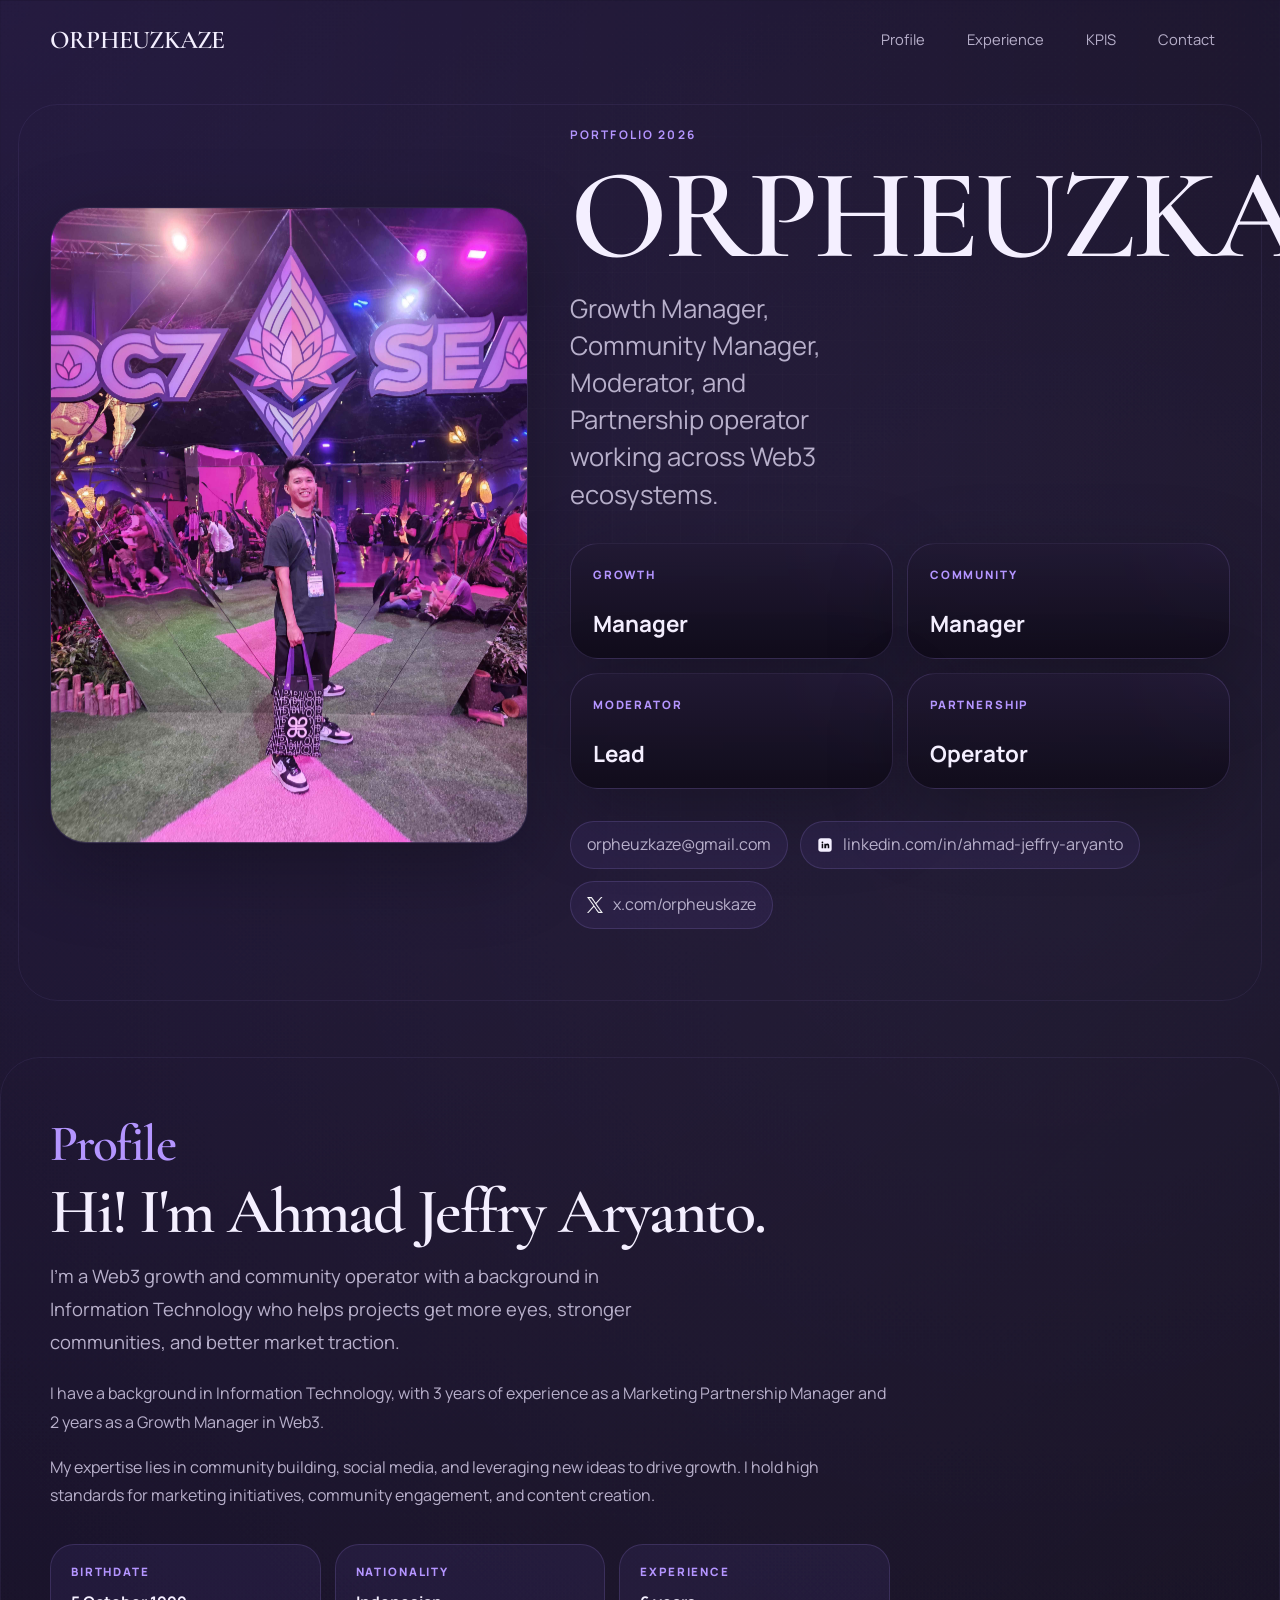
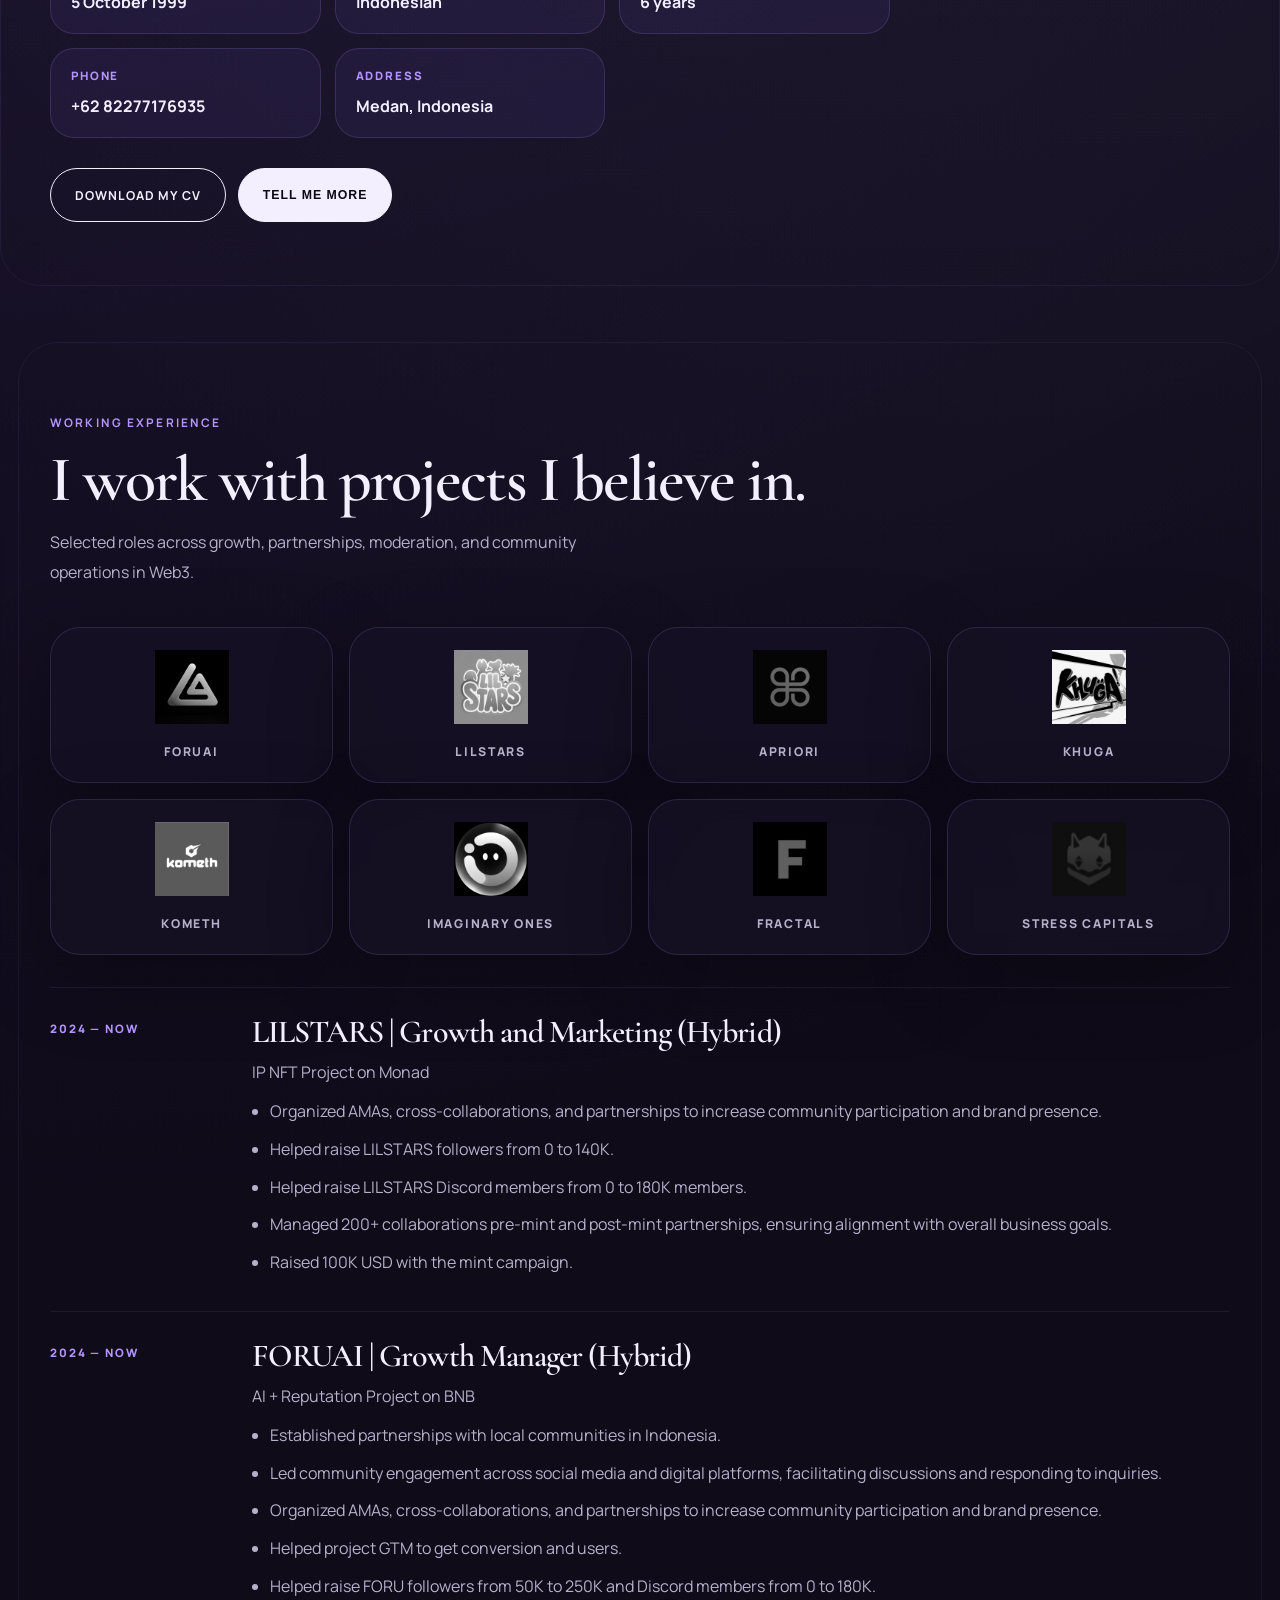
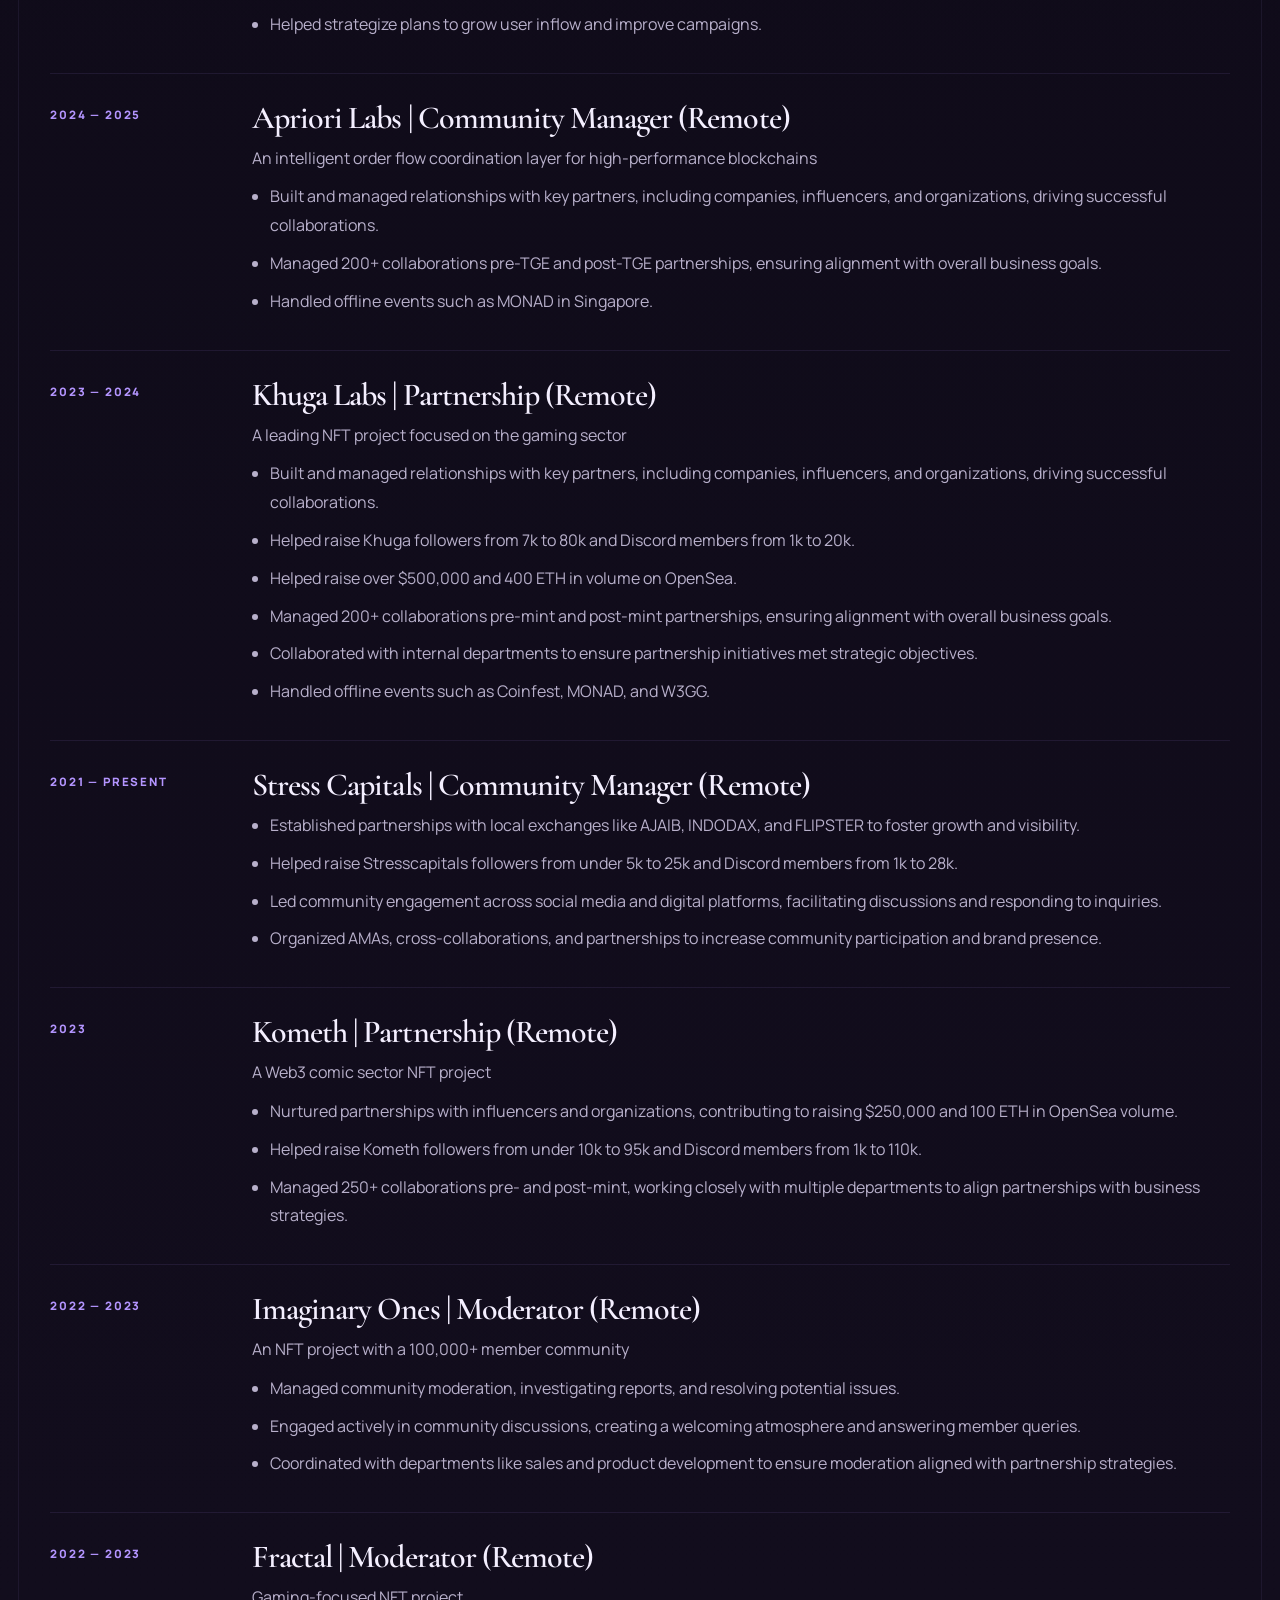
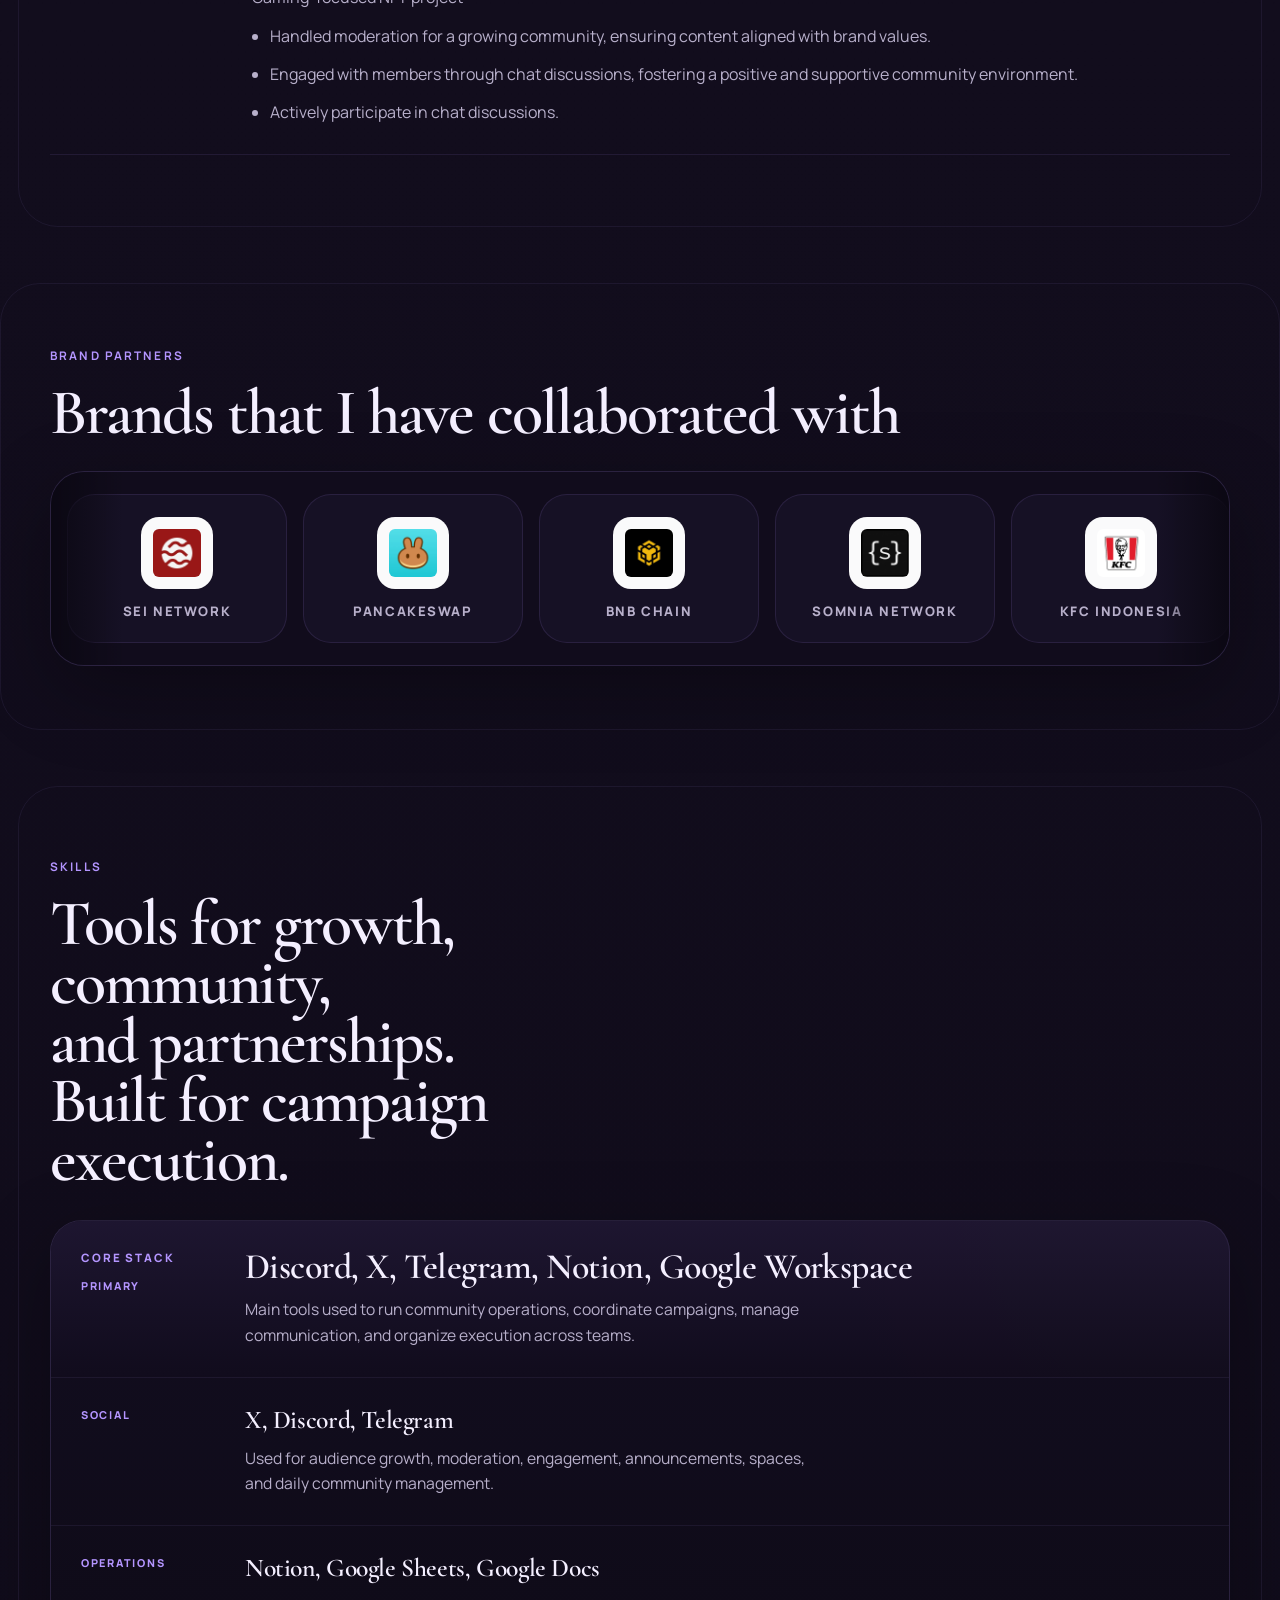
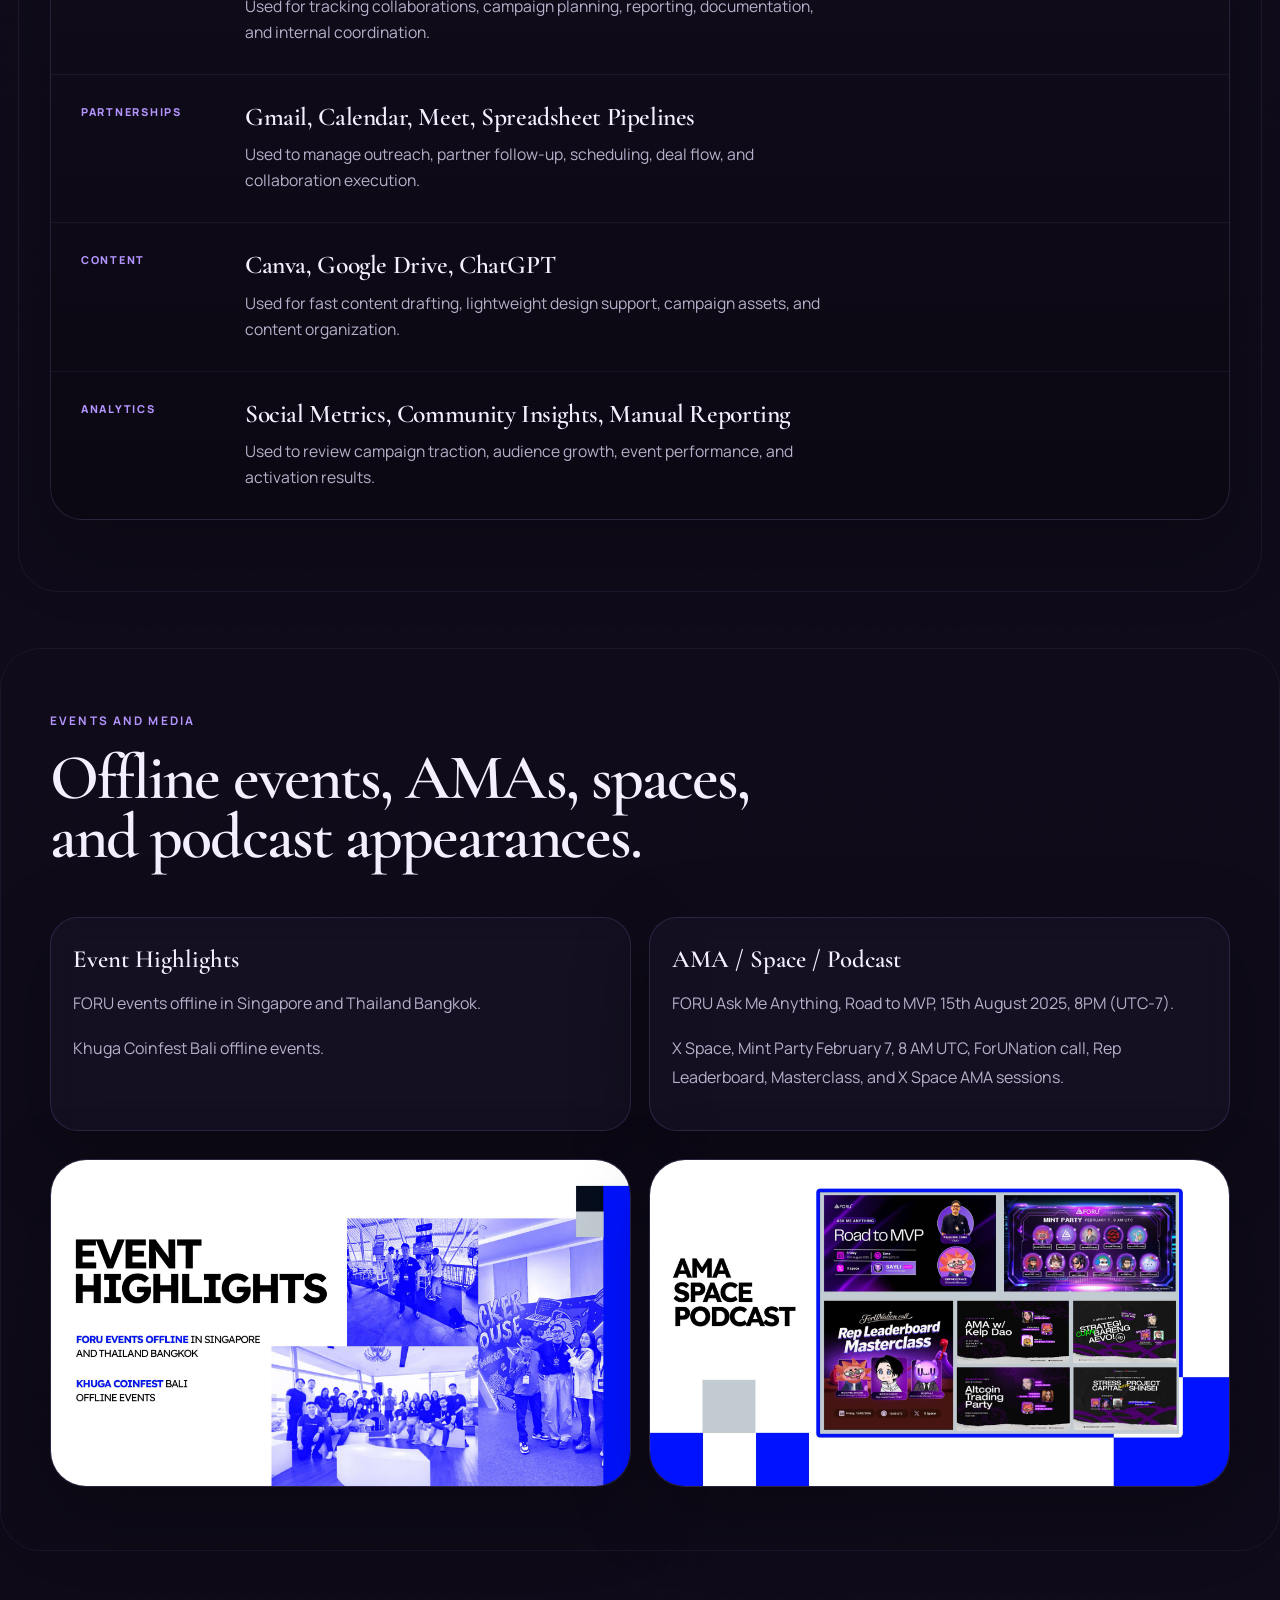
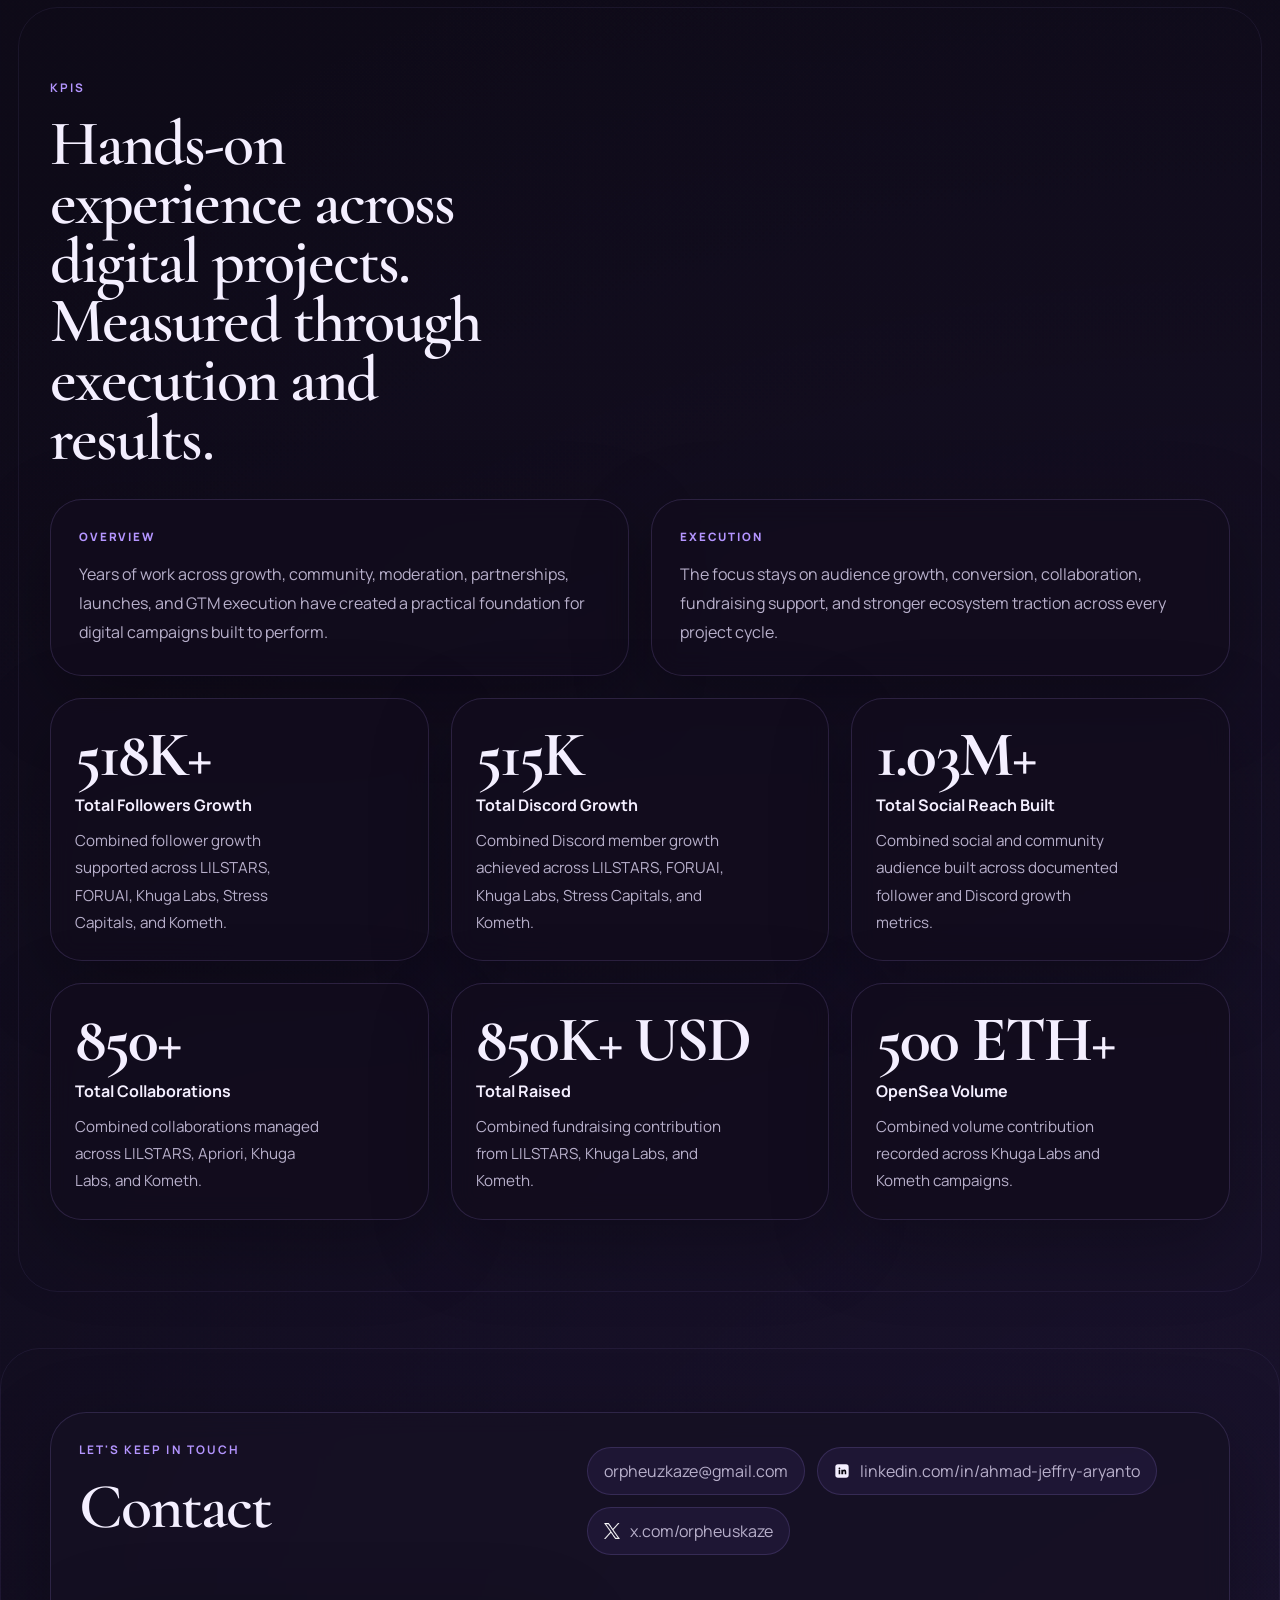
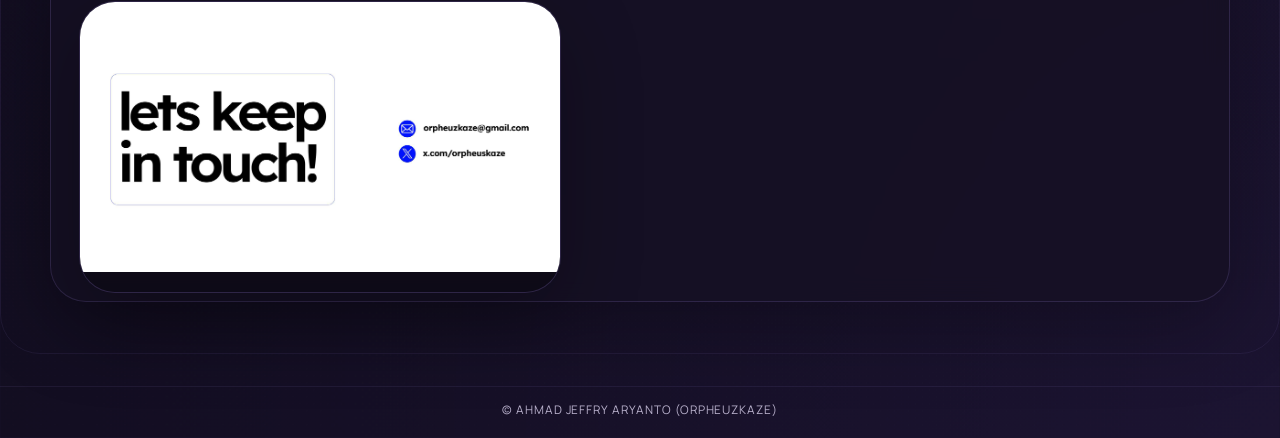
==== index.html @ c7b9af0c "Initial portfolio site" ====
<!DOCTYPE html>
<html lang="en">
  <head>
    <meta charset="UTF-8" />
    <meta name="viewport" content="width=device-width, initial-scale=1.0" />
    <title>Orpheuzkaze Portfolio</title>
    <meta
      name="description"
      content="Full portfolio website based on the Orpheuzkaze PDF portfolio."
    />
    <link rel="preconnect" href="https://fonts.googleapis.com" />
    <link rel="preconnect" href="https://fonts.gstatic.com" crossorigin />
    <link
      href="https://fonts.googleapis.com/css2?family=Cormorant+Garamond:wght@500;600;700&family=Manrope:wght@400;500;600;700;800&display=swap"
      rel="stylesheet"
    />
    <link rel="stylesheet" href="./styles.css?v=20260502h" />
  </head>
  <body>
    <header class="site-header">
      <div class="container header-inner">
        <a class="brand" href="#top">ORPHEUZKAZE</a>
        <nav class="site-nav">
          <a href="#profile">Profile</a>
          <a href="#experience">Experience</a>
          <a href="#kpis">KPIS</a>
          <a href="#contact">Contact</a>
        </nav>
      </div>
    </header>

    <main id="top">
      <section class="hero section">
        <div class="container hero-grid">
          <div class="hero-media">
            <div class="image-shell">
              <div class="profile-fallback" aria-hidden="true">
                <span class="profile-fallback__initials">AJA</span>
                <span class="profile-fallback__label">Profile image unavailable</span>
              </div>
              <img
                src="./assets/profile-picture.webp"
                alt="Ahmad Jeffry Aryanto profile picture"
              />
            </div>
          </div>

          <div class="hero-copy">
            <p class="eyebrow">Portfolio 2026</p>
            <h1>ORPHEUZKAZE</h1>
            <p class="hero-text">
              Growth Manager, Community Manager, Moderator, and Partnership
              operator working across Web3 ecosystems.
            </p>

            <div class="role-grid">
              <article class="role-card">
                <span>Growth</span>
                <strong>Manager</strong>
              </article>
              <article class="role-card">
                <span>Community</span>
                <strong>Manager</strong>
              </article>
              <article class="role-card">
                <span>Moderator</span>
                <strong>Lead</strong>
              </article>
              <article class="role-card">
                <span>Partnership</span>
                <strong>Operator</strong>
              </article>
            </div>

          <div class="contact-row">
              <a href="mailto:orpheuzkaze@gmail.com" class="social-link">
                <span>orpheuzkaze@gmail.com</span>
              </a>
              <a href="https://www.linkedin.com/in/ahmad-jeffry-aryanto-00a70b88/?locale=en" target="_blank" rel="noreferrer" class="social-link">
                <span class="social-icon social-icon-linkedin" aria-hidden="true">
                  <svg viewBox="0 0 24 24" aria-hidden="true" focusable="false">
                    <rect x="2" y="2" width="20" height="20" rx="4" fill="currentColor"></rect>
                    <path fill="#09070f" d="M7 10h2.3v7H7zm1.15-3.3a1.35 1.35 0 1 1 0 2.7 1.35 1.35 0 0 1 0-2.7zM11 10h2.2v1h.03c.31-.58 1.1-1.2 2.27-1.2 2.43 0 2.88 1.6 2.88 3.7V17h-2.3v-3.1c0-.74-.01-1.69-1.03-1.69-1.04 0-1.2.81-1.2 1.64V17H11z"></path>
                  </svg>
                </span>
                <span>linkedin.com/in/ahmad-jeffry-aryanto</span>
              </a>
              <a href="https://x.com/orpheuskaze" target="_blank" rel="noreferrer" class="social-link">
                <img src="./assets/x-logo-icon.png" alt="" class="social-icon-image" aria-hidden="true" />
                <span>x.com/orpheuskaze</span>
              </a>
            </div>
          </div>
        </div>
      </section>

      <section id="profile" class="section">
        <div class="container profile-spotlight">
          <div class="profile-copy">
            <h1 class="section-title">Profile</h1>
            <h2>Hi! I'm Ahmad Jeffry Aryanto.</h2>
            <p class="profile-lead">
              I'm a Web3 growth and community operator with a background in
              Information Technology who helps projects get more eyes, stronger
              communities, and better market traction.
            </p>
            <p class="body-text">
              I have a background in Information Technology, with 3 years of
              experience as a Marketing Partnership Manager and 2 years as a
              Growth Manager in Web3.
            </p>
            <p class="body-text">
              My expertise lies in community building, social media, and
              leveraging new ideas to drive growth. I hold high standards for
              marketing initiatives, community engagement, and content creation.
            </p>
            <div class="profile-details">
              <div class="profile-detail">
                <span>Birthdate</span>
                <strong>5 October 1999</strong>
              </div>
              <div class="profile-detail">
                <span>Nationality</span>
                <strong>Indonesian</strong>
              </div>
              <div class="profile-detail">
                <span>Experience</span>
                <strong>6 years</strong>
              </div>
              <div class="profile-detail">
                <span>Phone</span>
                <strong>+62 82277176935</strong>
              </div>
              <div class="profile-detail">
                <span>Address</span>
                <strong>Medan, Indonesia</strong>
              </div>
            </div>
            <div class="profile-actions">
              <a class="button-link cv-button" href="https://drive.google.com/file/d/1wue5ryb0P2XKSehB8IM425s2UZkMmP1T/view" target="_blank" rel="noreferrer">
                Download my CV
              </a>
              <button class="button-link" type="button" id="tell-more-btn">Tell me more</button>
            </div>
          </div>
        </div>
      </section>

      <section id="experience" class="section">
        <div class="container experience-section">
          <div class="experience-intro">
            <p class="eyebrow">Working Experience</p>
            <h2>I work with projects I believe in.</h2>
            <p class="experience-summary">
              Selected roles across growth, partnerships, moderation, and community operations in Web3.
            </p>
          </div>

          <div class="experience-logos">
            <a class="experience-logo-card" href="https://x.com/4uaicrypto" target="_blank" rel="noreferrer">
              <img src="./logos/Foruai.jpg" alt="FORUAI logo" />
              <span>FORUAI</span>
            </a>
            <a class="experience-logo-card" href="https://x.com/Lilstarrrs" target="_blank" rel="noreferrer">
              <img src="./logos/Lilstars.jpg" alt="LILSTARS logo" />
              <span>LILSTARS</span>
            </a>
            <a class="experience-logo-card" href="https://x.com/aPriori" target="_blank" rel="noreferrer">
              <img src="./logos/Apriori.jpg" alt="Apriori logo" />
              <span>APRIORI</span>
            </a>
            <a class="experience-logo-card" href="https://x.com/Khugaverse" target="_blank" rel="noreferrer">
              <img src="./logos/Khuga.jpg" alt="Khuga logo" />
              <span>KHUGA</span>
            </a>
            <a class="experience-logo-card" href="https://x.com/KomethXYZ" target="_blank" rel="noreferrer">
              <img src="./logos/Kometh.jpg" alt="Kometh logo" />
              <span>KOMETH</span>
            </a>
            <a class="experience-logo-card" href="https://x.com/imaginary_ones" target="_blank" rel="noreferrer">
              <img src="./logos/Imaginary ones.jpg" alt="Imaginary Ones logo" />
              <span>IMAGINARY ONES</span>
            </a>
            <a class="experience-logo-card" href="https://x.com/fractalwagmi" target="_blank" rel="noreferrer">
              <img src="./logos/Fractal.jpg" alt="Fractal logo" />
              <span>FRACTAL</span>
            </a>
            <a class="experience-logo-card" href="https://x.com/StressCapitals" target="_blank" rel="noreferrer">
              <img src="./logos/Stress capitals.jpg" alt="Stress Capitals logo" />
              <span>STRESS CAPITALS</span>
            </a>
          </div>

          <div class="experience-timeline">
            <article class="experience-entry">
              <div class="experience-year">2024 — Now</div>
              <div class="experience-body">
                <a class="experience-title" href="https://x.com/Lilstarrrs" target="_blank" rel="noreferrer">LILSTARS | Growth and Marketing (Hybrid)</a>
                <p class="experience-meta">IP NFT Project on Monad</p>
                <ul>
                  <li>Organized AMAs, cross-collaborations, and partnerships to increase community participation and brand presence.</li>
                  <li>Helped raise LILSTARS followers from 0 to 140K.</li>
                  <li>Helped raise LILSTARS Discord members from 0 to 180K members.</li>
                  <li>Managed 200+ collaborations pre-mint and post-mint partnerships, ensuring alignment with overall business goals.</li>
                  <li>Raised 100K USD with the mint campaign.</li>
                </ul>
              </div>
            </article>

            <article class="experience-entry">
              <div class="experience-year">2024 — Now</div>
              <div class="experience-body">
                <a class="experience-title" href="https://x.com/foruai" target="_blank" rel="noreferrer">FORUAI | Growth Manager (Hybrid)</a>
                <p class="experience-meta">AI + Reputation Project on BNB</p>
                <ul>
                  <li>Established partnerships with local communities in Indonesia.</li>
                  <li>Led community engagement across social media and digital platforms, facilitating discussions and responding to inquiries.</li>
                  <li>Organized AMAs, cross-collaborations, and partnerships to increase community participation and brand presence.</li>
                  <li>Helped project GTM to get conversion and users.</li>
                  <li>Helped raise FORU followers from 50K to 250K and Discord members from 0 to 180K.</li>
                  <li>Helped strategize plans to grow user inflow and improve campaigns.</li>
                </ul>
              </div>
            </article>

            <article class="experience-entry">
              <div class="experience-year">2024 — 2025</div>
              <div class="experience-body">
                <a class="experience-title" href="https://x.com/aPriori" target="_blank" rel="noreferrer">Apriori Labs | Community Manager (Remote)</a>
                <p class="experience-meta">An intelligent order flow coordination layer for high-performance blockchains</p>
                <ul>
                  <li>Built and managed relationships with key partners, including companies, influencers, and organizations, driving successful collaborations.</li>
                  <li>Managed 200+ collaborations pre-TGE and post-TGE partnerships, ensuring alignment with overall business goals.</li>
                  <li>Handled offline events such as MONAD in Singapore.</li>
                </ul>
              </div>
            </article>

            <article class="experience-entry">
              <div class="experience-year">2023 — 2024</div>
              <div class="experience-body">
                <a class="experience-title" href="https://x.com/Khugaverse" target="_blank" rel="noreferrer">Khuga Labs | Partnership (Remote)</a>
                <p class="experience-meta">A leading NFT project focused on the gaming sector</p>
                <ul>
                  <li>Built and managed relationships with key partners, including companies, influencers, and organizations, driving successful collaborations.</li>
                  <li>Helped raise Khuga followers from 7k to 80k and Discord members from 1k to 20k.</li>
                  <li>Helped raise over $500,000 and 400 ETH in volume on OpenSea.</li>
                  <li>Managed 200+ collaborations pre-mint and post-mint partnerships, ensuring alignment with overall business goals.</li>
                  <li>Collaborated with internal departments to ensure partnership initiatives met strategic objectives.</li>
                  <li>Handled offline events such as Coinfest, MONAD, and W3GG.</li>
                </ul>
              </div>
            </article>

            <article class="experience-entry">
              <div class="experience-year">2021 — Present</div>
              <div class="experience-body">
                <a class="experience-title" href="https://x.com/StressCapitals" target="_blank" rel="noreferrer">Stress Capitals | Community Manager (Remote)</a>
                <ul>
                  <li>Established partnerships with local exchanges like AJAIB, INDODAX, and FLIPSTER to foster growth and visibility.</li>
                  <li>Helped raise Stresscapitals followers from under 5k to 25k and Discord members from 1k to 28k.</li>
                  <li>Led community engagement across social media and digital platforms, facilitating discussions and responding to inquiries.</li>
                  <li>Organized AMAs, cross-collaborations, and partnerships to increase community participation and brand presence.</li>
                </ul>
              </div>
            </article>

            <article class="experience-entry">
              <div class="experience-year">2023</div>
              <div class="experience-body">
                <a class="experience-title" href="https://x.com/KomethXYZ" target="_blank" rel="noreferrer">Kometh | Partnership (Remote)</a>
                <p class="experience-meta">A Web3 comic sector NFT project</p>
                <ul>
                  <li>Nurtured partnerships with influencers and organizations, contributing to raising $250,000 and 100 ETH in OpenSea volume.</li>
                  <li>Helped raise Kometh followers from under 10k to 95k and Discord members from 1k to 110k.</li>
                  <li>Managed 250+ collaborations pre- and post-mint, working closely with multiple departments to align partnerships with business strategies.</li>
                </ul>
              </div>
            </article>

            <article class="experience-entry">
              <div class="experience-year">2022 — 2023</div>
              <div class="experience-body">
                <a class="experience-title" href="https://x.com/Imaginary_Ones" target="_blank" rel="noreferrer">Imaginary Ones | Moderator (Remote)</a>
                <p class="experience-meta">An NFT project with a 100,000+ member community</p>
                <ul>
                  <li>Managed community moderation, investigating reports, and resolving potential issues.</li>
                  <li>Engaged actively in community discussions, creating a welcoming atmosphere and answering member queries.</li>
                  <li>Coordinated with departments like sales and product development to ensure moderation aligned with partnership strategies.</li>
                </ul>
              </div>
            </article>

            <article class="experience-entry">
              <div class="experience-year">2022 — 2023</div>
              <div class="experience-body">
                <a class="experience-title" href="https://x.com/fractalwagmi" target="_blank" rel="noreferrer">Fractal | Moderator (Remote)</a>
                <p class="experience-meta">Gaming-focused NFT project</p>
                <ul>
                  <li>Handled moderation for a growing community, ensuring content aligned with brand values.</li>
                  <li>Engaged with members through chat discussions, fostering a positive and supportive community environment.</li>
                  <li>Actively participate in chat discussions.</li>
                </ul>
              </div>
            </article>
          </div>
        </div>
      </section>

      <section class="section brands-section">
        <div class="container">
          <p class="eyebrow">Brand Partners</p>
          <h2>Brands that I have collaborated with</h2>
          <div class="marquee" aria-label="Brands that I have collaborated with">
            <div class="marquee__track">
              <div class="marquee__group">
                <a class="marquee-logo-card" href="https://x.com/SeiNetwork" target="_blank" rel="noreferrer" aria-label="Sei Network on X">
                  <img src="./assets/brand-logos/sei.jpg" alt="Sei Network logo" />
                  <span class="marquee-logo-card__sub">Sei Network</span>
                </a>
                <a class="marquee-logo-card" href="https://x.com/PancakeSwap" target="_blank" rel="noreferrer" aria-label="PancakeSwap on X">
                  <img src="./assets/brand-logos/pancakeswap.jpg" alt="PancakeSwap logo" />
                  <span class="marquee-logo-card__sub">PancakeSwap</span>
                </a>
                <a class="marquee-logo-card" href="https://x.com/BNBCHAIN" target="_blank" rel="noreferrer" aria-label="BNB Chain on X">
                  <img src="./assets/brand-logos/bnbchain.jpg" alt="BNB Chain logo" />
                  <span class="marquee-logo-card__sub">BNB Chain</span>
                </a>
                <a class="marquee-logo-card" href="https://x.com/somnia_network" target="_blank" rel="noreferrer" aria-label="Somnia Network on X">
                  <img src="./assets/brand-logos/somnia.png" alt="Somnia Network logo" />
                  <span class="marquee-logo-card__sub">Somnia Network</span>
                </a>
                <a class="marquee-logo-card" href="https://x.com/KFCINDONESIA" target="_blank" rel="noreferrer" aria-label="KFC Indonesia on X">
                  <img src="./assets/brand-logos/kfc-indonesia.jpg" alt="KFC Indonesia logo" />
                  <span class="marquee-logo-card__sub">KFC Indonesia</span>
                </a>
                <a class="marquee-logo-card" href="https://x.com/monad" target="_blank" rel="noreferrer" aria-label="Monad on X">
                  <img src="./assets/brand-logos/monad.jpg" alt="Monad logo" />
                  <span class="marquee-logo-card__sub">Monad</span>
                </a>
                <a class="marquee-logo-card" href="https://x.com/MagicEden" target="_blank" rel="noreferrer" aria-label="Magic Eden on X">
                  <img src="./assets/brand-logos/magiceden.png" alt="Magic Eden logo" />
                  <span class="marquee-logo-card__sub">Magic Eden</span>
                </a>
                <a class="marquee-logo-card" href="https://x.com/PancakeSwap" target="_blank" rel="noreferrer" aria-label="PancakeSwap on X">
                  <img src="./assets/brand-logos/pancakeswap.jpg" alt="PancakeSwap logo" />
                  <span class="marquee-logo-card__sub">PancakeSwap</span>
                </a>
                <a class="marquee-logo-card" href="https://x.com/Tokocrypto" target="_blank" rel="noreferrer" aria-label="Tokocrypto on X">
                  <img src="./assets/brand-logos/tokocrypto.jpg" alt="Tokocrypto logo" />
                  <span class="marquee-logo-card__sub">Tokocrypto</span>
                </a>
                <a class="marquee-logo-card" href="https://x.com/blumcrypto" target="_blank" rel="noreferrer" aria-label="Blum on X">
                  <img src="./assets/brand-logos/blum.jpg" alt="Blum logo" />
                  <span class="marquee-logo-card__sub">Blum</span>
                </a>
                <a class="marquee-logo-card" href="https://x.com/reku_id" target="_blank" rel="noreferrer" aria-label="Reku on X">
                  <img src="./assets/brand-logos/reku.jpg" alt="Reku logo" />
                  <span class="marquee-logo-card__sub">Reku</span>
                </a>
                <a class="marquee-logo-card" href="https://x.com/MEXC" target="_blank" rel="noreferrer" aria-label="MEXC on X">
                  <img src="./assets/brand-logos/mexc.jpg" alt="MEXC logo" />
                  <span class="marquee-logo-card__sub">MEXC</span>
                </a>
              </div>
              <div class="marquee__group" aria-hidden="true">
                <a class="marquee-logo-card" href="https://x.com/SeiNetwork" target="_blank" rel="noreferrer" tabindex="-1">
                  <img src="./assets/brand-logos/sei.jpg" alt="" />
                  <span class="marquee-logo-card__sub">Sei Network</span>
                </a>
                <a class="marquee-logo-card" href="https://x.com/PancakeSwap" target="_blank" rel="noreferrer" tabindex="-1">
                  <img src="./assets/brand-logos/pancakeswap.jpg" alt="" />
                  <span class="marquee-logo-card__sub">PancakeSwap</span>
                </a>
                <a class="marquee-logo-card" href="https://x.com/BNBCHAIN" target="_blank" rel="noreferrer" tabindex="-1">
                  <img src="./assets/brand-logos/bnbchain.jpg" alt="" />
                  <span class="marquee-logo-card__sub">BNB Chain</span>
                </a>
                <a class="marquee-logo-card" href="https://x.com/somnia_network" target="_blank" rel="noreferrer" tabindex="-1">
                  <img src="./assets/brand-logos/somnia.png" alt="" />
                  <span class="marquee-logo-card__sub">Somnia Network</span>
                </a>
                <a class="marquee-logo-card" href="https://x.com/KFCINDONESIA" target="_blank" rel="noreferrer" tabindex="-1">
                  <img src="./assets/brand-logos/kfc-indonesia.jpg" alt="" />
                  <span class="marquee-logo-card__sub">KFC Indonesia</span>
                </a>
                <a class="marquee-logo-card" href="https://x.com/monad" target="_blank" rel="noreferrer" tabindex="-1">
                  <img src="./assets/brand-logos/monad.jpg" alt="" />
                  <span class="marquee-logo-card__sub">Monad</span>
                </a>
                <a class="marquee-logo-card" href="https://x.com/MagicEden" target="_blank" rel="noreferrer" tabindex="-1">
                  <img src="./assets/brand-logos/magiceden.png" alt="" />
                  <span class="marquee-logo-card__sub">Magic Eden</span>
                </a>
                <a class="marquee-logo-card" href="https://x.com/PancakeSwap" target="_blank" rel="noreferrer" tabindex="-1">
                  <img src="./assets/brand-logos/pancakeswap.jpg" alt="" />
                  <span class="marquee-logo-card__sub">PancakeSwap</span>
                </a>
                <a class="marquee-logo-card" href="https://x.com/Tokocrypto" target="_blank" rel="noreferrer" tabindex="-1">
                  <img src="./assets/brand-logos/tokocrypto.jpg" alt="" />
                  <span class="marquee-logo-card__sub">Tokocrypto</span>
                </a>
                <a class="marquee-logo-card" href="https://x.com/blumcrypto" target="_blank" rel="noreferrer" tabindex="-1">
                  <img src="./assets/brand-logos/blum.jpg" alt="" />
                  <span class="marquee-logo-card__sub">Blum</span>
                </a>
                <a class="marquee-logo-card" href="https://x.com/reku_id" target="_blank" rel="noreferrer" tabindex="-1">
                  <img src="./assets/brand-logos/reku.jpg" alt="" />
                  <span class="marquee-logo-card__sub">Reku</span>
                </a>
                <a class="marquee-logo-card" href="https://x.com/MEXC" target="_blank" rel="noreferrer" tabindex="-1">
                  <img src="./assets/brand-logos/mexc.jpg" alt="" />
                  <span class="marquee-logo-card__sub">MEXC</span>
                </a>
              </div>
            </div>
          </div>
        </div>
      </section>

      <section class="section awards-section">
        <div class="container">
          <p class="eyebrow">Skills</p>
          <h2>Tools for growth, community, and partnerships.<br />Built for campaign execution.</h2>

          <div class="awards-table">
            <article class="award-row award-row-feature">
              <div class="award-row__meta">
                <span class="kpi-label">Core Stack</span>
                <span class="award-year">Primary</span>
              </div>
              <div class="award-row__content">
                <strong>Discord, X, Telegram, Notion, Google Workspace</strong>
                <p>Main tools used to run community operations, coordinate campaigns, manage communication, and organize execution across teams.</p>
              </div>
            </article>

            <article class="award-row">
              <div class="award-row__meta">
                <span class="award-year">Social</span>
              </div>
              <div class="award-row__content">
                <strong>X, Discord, Telegram</strong>
                <p>Used for audience growth, moderation, engagement, announcements, spaces, and daily community management.</p>
              </div>
            </article>

            <article class="award-row">
              <div class="award-row__meta">
                <span class="award-year">Operations</span>
              </div>
              <div class="award-row__content">
                <strong>Notion, Google Sheets, Google Docs</strong>
                <p>Used for tracking collaborations, campaign planning, reporting, documentation, and internal coordination.</p>
              </div>
            </article>

            <article class="award-row">
              <div class="award-row__meta">
                <span class="award-year">Partnerships</span>
              </div>
              <div class="award-row__content">
                <strong>Gmail, Calendar, Meet, Spreadsheet Pipelines</strong>
                <p>Used to manage outreach, partner follow-up, scheduling, deal flow, and collaboration execution.</p>
              </div>
            </article>

            <article class="award-row">
              <div class="award-row__meta">
                <span class="award-year">Content</span>
              </div>
              <div class="award-row__content">
                <strong>Canva, Google Drive, ChatGPT</strong>
                <p>Used for fast content drafting, lightweight design support, campaign assets, and content organization.</p>
              </div>
            </article>

            <article class="award-row">
              <div class="award-row__meta">
                <span class="award-year">Analytics</span>
              </div>
              <div class="award-row__content">
                <strong>Social Metrics, Community Insights, Manual Reporting</strong>
                <p>Used to review campaign traction, audience growth, event performance, and activation results.</p>
              </div>
            </article>
          </div>
        </div>
      </section>

      <section class="section">
        <div class="container">
          <p class="eyebrow">Events and Media</p>
          <h2>Offline events, AMAs, spaces, and podcast appearances.</h2>
          <div class="event-grid">
            <article class="mini-panel">
              <strong>Event Highlights</strong>
              <p>FORU events offline in Singapore and Thailand Bangkok.</p>
              <p>Khuga Coinfest Bali offline events.</p>
            </article>
            <article class="mini-panel">
              <strong>AMA / Space / Podcast</strong>
              <p>FORU Ask Me Anything, Road to MVP, 15th August 2025, 8PM (UTC-7).</p>
              <p>X Space, Mint Party February 7, 8 AM UTC, ForUNation call, Rep Leaderboard, Masterclass, and X Space AMA sessions.</p>
            </article>
          </div>

          <div class="image-grid image-grid-two">
            <div class="image-shell">
              <img src="./assets/pdf-pages/page-08.png" alt="Event highlights page from the PDF" />
            </div>
            <div class="image-shell">
              <img src="./assets/pdf-pages/page-09.png" alt="AMA, space, and podcast page from the PDF" />
            </div>
          </div>
        </div>
      </section>

      <section id="kpis" class="section kpis-section">
        <div class="container">
          <p class="eyebrow">KPIS</p>
          <h2>Hands-on experience across digital projects.<br />Measured through execution and results.</h2>

          <div class="kpis-intro">
            <article class="kpi-card kpi-card-text">
              <span class="kpi-label">Overview</span>
              <p>
                Years of work across growth, community, moderation, partnerships,
                launches, and GTM execution have created a practical foundation for
                digital campaigns built to perform.
              </p>
            </article>

            <article class="kpi-card kpi-card-text">
              <span class="kpi-label">Execution</span>
              <p>
                The focus stays on audience growth, conversion, collaboration,
                fundraising support, and stronger ecosystem traction across every
                project cycle.
              </p>
            </article>
          </div>

          <div class="kpi-metrics">
            <article class="kpi-card kpi-stat-card">
              <strong>518K+</strong>
              <span class="kpi-stat-label">Total Followers Growth</span>
              <p>Combined follower growth supported across LILSTARS, FORUAI, Khuga Labs, Stress Capitals, and Kometh.</p>
            </article>

            <article class="kpi-card kpi-stat-card">
              <strong>515K</strong>
              <span class="kpi-stat-label">Total Discord Growth</span>
              <p>Combined Discord member growth achieved across LILSTARS, FORUAI, Khuga Labs, Stress Capitals, and Kometh.</p>
            </article>

            <article class="kpi-card kpi-stat-card">
              <strong>1.03M+</strong>
              <span class="kpi-stat-label">Total Social Reach Built</span>
              <p>Combined social and community audience built across documented follower and Discord growth metrics.</p>
            </article>

            <article class="kpi-card kpi-stat-card">
              <strong>850+</strong>
              <span class="kpi-stat-label">Total Collaborations</span>
              <p>Combined collaborations managed across LILSTARS, Apriori, Khuga Labs, and Kometh.</p>
            </article>

            <article class="kpi-card kpi-stat-card">
              <strong>850K+ USD</strong>
              <span class="kpi-stat-label">Total Raised</span>
              <p>Combined fundraising contribution from LILSTARS, Khuga Labs, and Kometh.</p>
            </article>

            <article class="kpi-card kpi-stat-card">
              <strong>500 ETH+</strong>
              <span class="kpi-stat-label">OpenSea Volume</span>
              <p>Combined volume contribution recorded across Khuga Labs and Kometh campaigns.</p>
            </article>
          </div>
        </div>
      </section>

      <section id="contact" class="section contact-section">
        <div class="container contact-box">
          <div>
            <p class="eyebrow">Let's Keep In Touch</p>
            <h2>Contact</h2>
          </div>
            <div class="contact-row">
              <a href="mailto:orpheuzkaze@gmail.com" class="social-link">
                <span>orpheuzkaze@gmail.com</span>
              </a>
              <a href="https://www.linkedin.com/in/ahmad-jeffry-aryanto-00a70b88/?locale=en" target="_blank" rel="noreferrer" class="social-link">
                <span class="social-icon social-icon-linkedin" aria-hidden="true">
                  <svg viewBox="0 0 24 24" aria-hidden="true" focusable="false">
                    <rect x="2" y="2" width="20" height="20" rx="4" fill="currentColor"></rect>
                    <path fill="#09070f" d="M7 10h2.3v7H7zm1.15-3.3a1.35 1.35 0 1 1 0 2.7 1.35 1.35 0 0 1 0-2.7zM11 10h2.2v1h.03c.31-.58 1.1-1.2 2.27-1.2 2.43 0 2.88 1.6 2.88 3.7V17h-2.3v-3.1c0-.74-.01-1.69-1.03-1.69-1.04 0-1.2.81-1.2 1.64V17H11z"></path>
                  </svg>
                </span>
                <span>linkedin.com/in/ahmad-jeffry-aryanto</span>
              </a>
              <a href="https://x.com/orpheuskaze" target="_blank" rel="noreferrer" class="social-link">
                <img src="./assets/x-logo-icon.png" alt="" class="social-icon-image" aria-hidden="true" />
                <span>x.com/orpheuskaze</span>
              </a>
            </div>
          <div class="source-image image-shell">
            <img
              src="./assets/pdf-pages/page-10.png"
              alt="Contact page from the original PDF"
            />
          </div>
        </div>
      </section>
    </main>

    <footer class="site-footer">
      <div class="container">
        <p>&copy; Ahmad Jeffry Aryanto (Orpheuzkaze)</p>
      </div>
    </footer>

    <script>
      const tellMoreBtn = document.getElementById('tell-more-btn');
      if (tellMoreBtn) {
        tellMoreBtn.addEventListener('click', () => {
          window.location.href = './profile.html';
        });
      }
    </script>
    <script src="./site.js?v=20260502d"></script>
  </body>
</html>
---- styles.css ----
:root {
  --bg: #0b0813;
  --bg-soft: #130f20;
  --panel: rgba(22, 17, 35, 0.8);
  --panel-strong: rgba(27, 21, 42, 0.94);
  --text: #f4efff;
  --muted: #b8b0cb;
  --accent: #8d63ff;
  --accent-strong: #b495ff;
  --border: rgba(180, 149, 255, 0.16);
  --border-strong: rgba(180, 149, 255, 0.32);
  --shadow: 0 24px 80px rgba(0, 0, 0, 0.28);
  --max-width: 1180px;
}

* {
  box-sizing: border-box;
}

*::before,
*::after {
  box-sizing: border-box;
}

html {
  scroll-behavior: smooth;
}

body {
  margin: 0;
  overflow-x: hidden;
  font-family: "Manrope", sans-serif;
  line-height: 1.6;
  color: var(--text);
  background:
    radial-gradient(circle at top left, rgba(141, 99, 255, 0.18), transparent 28%),
    radial-gradient(circle at 82% 8%, rgba(255, 255, 255, 0.05), transparent 18%),
    radial-gradient(circle at bottom right, rgba(141, 99, 255, 0.12), transparent 22%),
    linear-gradient(180deg, #0b0813 0%, #120d1d 48%, #0c0915 100%);
}

body::before {
  content: "";
  position: fixed;
  inset: 0;
  pointer-events: none;
  background-image:
    linear-gradient(rgba(255, 255, 255, 0.028) 1px, transparent 1px),
    linear-gradient(90deg, rgba(255, 255, 255, 0.028) 1px, transparent 1px);
  background-size: 34px 34px;
  mask-image: radial-gradient(circle at center, black 22%, transparent 92%);
  opacity: 0.45;
}

a {
  color: inherit;
  text-decoration: none;
  overflow-wrap: anywhere;
}

img {
  display: block;
  width: 100%;
  max-width: 100%;
}

.container {
  width: min(calc(100% - 40px), var(--max-width));
  margin: 0 auto;
}

.site-header {
  position: sticky;
  top: 0;
  z-index: 20;
  transition: background-color 180ms ease, border-color 180ms ease, box-shadow 180ms ease;
}

.site-header.is-scrolled {
  background: rgba(11, 8, 19, 0.78);
  backdrop-filter: blur(18px);
  border-bottom: 1px solid rgba(180, 149, 255, 0.08);
  box-shadow: 0 10px 40px rgba(0, 0, 0, 0.18);
}

.header-inner {
  display: flex;
  align-items: center;
  justify-content: space-between;
  gap: 20px;
  padding: 18px 0;
}

.brand,
h1,
h2,
h3,
.section-title,
.subpage-title,
.experience-title {
  font-family: "Cormorant Garamond", serif;
  letter-spacing: -0.03em;
}

.brand {
  font-size: 1.6rem;
  font-weight: 600;
  line-height: 1;
}

.site-nav {
  display: flex;
  flex-wrap: wrap;
  justify-content: flex-end;
  gap: 12px;
  color: var(--muted);
  font-size: 0.92rem;
}

.site-nav a {
  padding: 9px 14px;
  border: 1px solid transparent;
  border-radius: 999px;
  transition: background-color 160ms ease, border-color 160ms ease, color 160ms ease, transform 160ms ease;
}

.site-nav a:hover,
.site-nav a:focus-visible {
  color: var(--text);
  border-color: var(--border);
  background: rgba(180, 149, 255, 0.08);
  transform: translateY(-1px);
}

a:focus-visible,
button:focus-visible {
  outline: 2px solid var(--accent-strong);
  outline-offset: 3px;
}

.section {
  position: relative;
  padding: 96px 0;
}

.section[id] {
  scroll-margin-top: 108px;
}

.section::before {
  content: "";
  position: absolute;
  inset: 24px 18px;
  border: 1px solid rgba(180, 149, 255, 0.08);
  border-radius: 40px;
  pointer-events: none;
}

.section:nth-of-type(even)::before {
  inset: 32px 0;
}

.hero {
  padding-top: 46px;
}

.hero-grid,
.two-column {
  display: grid;
  grid-template-columns: minmax(0, 0.84fr) minmax(0, 1.16fr);
  gap: 42px;
  align-items: center;
}

.profile-spotlight,
.profile-page-grid {
  display: grid;
  grid-template-columns: minmax(0, 1fr);
  gap: 28px;
}

.hero-copy,
.profile-copy,
.experience-intro,
.contact-box > div:first-child {
  position: relative;
  z-index: 1;
}

.hero-copy,
.profile-copy,
.experience-intro,
.experience-body,
.highlight-card,
.mini-panel,
.contact-box {
  min-width: 0;
}

.image-shell,
.role-card,
.highlight-card,
.mini-panel,
.contact-box,
.experience-logo-card {
  border: 1px solid var(--border);
  background: var(--panel);
  box-shadow: var(--shadow);
  backdrop-filter: blur(12px);
}

.image-shell {
  display: flex;
  align-items: stretch;
  justify-content: center;
  overflow: hidden;
  border-radius: 36px;
  transform: translateY(calc(var(--parallax-shift, 0) * 1px));
  transition: transform 220ms ease, box-shadow 220ms ease;
}

.image-shell img {
  width: 100%;
  height: auto;
  object-fit: cover;
  object-position: top center;
}

.profile-fallback {
  display: none;
  width: 100%;
  min-height: 520px;
  padding: 40px;
  align-items: center;
  justify-content: center;
  flex-direction: column;
  gap: 12px;
  text-align: center;
  color: var(--text);
  background:
    radial-gradient(circle at 30% 22%, rgba(180, 149, 255, 0.34), transparent 24%),
    radial-gradient(circle at 70% 76%, rgba(141, 99, 255, 0.26), transparent 28%),
    linear-gradient(180deg, rgba(17, 12, 28, 0.96), rgba(11, 8, 19, 0.98));
}

.profile-fallback__initials {
  display: inline-flex;
  align-items: center;
  justify-content: center;
  width: 136px;
  height: 136px;
  border: 1px solid var(--border-strong);
  border-radius: 50%;
  box-shadow: inset 0 0 0 12px rgba(180, 149, 255, 0.05);
  font-family: "Cormorant Garamond", serif;
  font-size: 3.4rem;
  font-weight: 700;
  letter-spacing: 0.04em;
}

.profile-fallback__label {
  color: var(--muted);
  font-size: 0.95rem;
  letter-spacing: 0.08em;
  text-transform: uppercase;
}

.image-shell.is-image-failed .profile-fallback {
  display: flex;
}

.image-shell.is-image-failed img {
  display: none;
}

.hero-media .image-shell img {
  aspect-ratio: auto;
  object-position: center top;
}

.image-grid .image-shell img,
.source-image img {
  object-fit: contain;
  background:
    radial-gradient(circle at top, rgba(141, 99, 255, 0.12), transparent 40%),
    rgba(8, 6, 14, 0.52);
}

.hero-media .image-shell {
  min-height: 0;
}

.source-image {
  min-height: 100%;
}

.source-image img {
  height: auto;
}

.hero-copy h1,
h2,
h3,
p {
  margin-top: 0;
}

p,
li {
  overflow-wrap: break-word;
}

.eyebrow {
  margin: 0 0 18px;
  color: var(--accent-strong);
  text-transform: uppercase;
  letter-spacing: 0.18em;
  font-size: 0.74rem;
  font-weight: 700;
}

h1 {
  margin-bottom: 20px;
  font-size: clamp(4.6rem, 10vw, 8.4rem);
  line-height: 0.84;
  font-weight: 600;
  text-wrap: balance;
}

h2 {
  margin-bottom: 18px;
  font-size: clamp(2.7rem, 5vw, 4.7rem);
  line-height: 0.92;
  font-weight: 600;
  text-wrap: balance;
}

h3 {
  font-size: clamp(1.45rem, 2vw, 1.85rem);
  line-height: 1.08;
  font-weight: 600;
  text-wrap: balance;
}

.hero-text,
.body-text,
.profile-lead,
.mini-panel p,
.highlight-card li,
.site-nav,
.contact-row a,
.experience-meta,
.experience-body li,
.experience-summary,
.experience-logo-card span,
.site-footer p {
  color: var(--muted);
}

.hero-text {
  max-width: 18ch;
  margin-bottom: 0;
  font-size: clamp(1.3rem, 2vw, 1.6rem);
  line-height: 1.45;
}

.body-text,
.experience-meta,
.experience-body li,
.highlight-card li,
.mini-panel p {
  line-height: 1.8;
  font-size: 1rem;
}

.profile-lead {
  margin-bottom: 20px;
  max-width: 56ch;
  font-size: 1.15rem;
  line-height: 1.8;
}

.profile-copy {
  width: min(100%, 840px);
}

.section-title {
  margin: 0 0 16px;
  color: var(--accent-strong);
  font-size: clamp(2.5rem, 4vw, 3.4rem);
  line-height: 0.9;
  font-weight: 600;
}

.profile-details {
  display: grid;
  grid-template-columns: repeat(3, minmax(0, 1fr));
  gap: 14px;
  margin-top: 34px;
}

.profile-detail {
  padding: 18px 20px;
  border: 1px solid var(--border);
  border-radius: 24px;
  background: rgba(141, 99, 255, 0.08);
  transition: transform 180ms ease, border-color 180ms ease, background-color 180ms ease;
}

.profile-detail:hover {
  transform: translateY(-3px);
  border-color: var(--border-strong);
  background: rgba(141, 99, 255, 0.12);
}

.profile-detail span,
.role-card span,
.experience-year {
  display: block;
  margin-bottom: 8px;
  color: var(--accent-strong);
  text-transform: uppercase;
  letter-spacing: 0.16em;
  font-size: 0.72rem;
  font-weight: 800;
}

.profile-detail strong {
  display: block;
  color: var(--text);
  font-size: 1rem;
  font-weight: 700;
}

.profile-actions {
  display: flex;
  flex-wrap: wrap;
  gap: 12px;
  margin-top: 22px;
}

.button-link {
  display: inline-flex;
  align-items: center;
  justify-content: center;
  min-height: 54px;
  margin-top: 8px;
  padding: 0 24px;
  border: 1px solid var(--text);
  border-radius: 999px;
  background: var(--text);
  color: #0b0813;
  font-weight: 700;
  text-transform: uppercase;
  letter-spacing: 0.08em;
  font-size: 0.77rem;
  line-height: 1.25;
  text-align: center;
  cursor: pointer;
  appearance: none;
  transition: transform 180ms ease, background-color 180ms ease, color 180ms ease, border-color 180ms ease;
}

.button-link:hover {
  transform: translateY(-2px);
  background: var(--accent-strong);
  border-color: var(--accent-strong);
  color: #0b0813;
}

.cv-button {
  background: transparent;
  color: var(--text);
}

.cv-button:hover {
  color: #fffaf4;
}

.role-grid {
  display: grid;
  grid-template-columns: repeat(2, minmax(0, 1fr));
  gap: 14px;
  margin-top: 30px;
}

.role-card,
.highlight-card,
.mini-panel {
  padding: 22px;
  border-radius: 28px;
}

.role-card {
  min-height: 116px;
  display: grid;
  align-content: space-between;
  background:
    linear-gradient(180deg, rgba(33, 25, 51, 0.88), rgba(16, 12, 26, 0.94)),
    radial-gradient(circle at top right, rgba(141, 99, 255, 0.18), transparent 35%);
}

.role-card strong {
  font-size: 1.4rem;
  font-weight: 700;
  line-height: 1;
}

.contact-row {
  display: flex;
  flex-wrap: wrap;
  gap: 12px;
  margin-top: 32px;
}

.contact-row a {
  min-height: 48px;
  min-width: 0;
  display: inline-flex;
  align-items: center;
  padding: 0 16px;
  border: 1px solid var(--border);
  border-radius: 999px;
  background: rgba(141, 99, 255, 0.08);
  line-height: 1.4;
  transition: transform 160ms ease, border-color 160ms ease, background-color 160ms ease, color 160ms ease;
}

.contact-row a:hover {
  transform: translateY(-2px);
  border-color: var(--border-strong);
  background: rgba(141, 99, 255, 0.16);
  color: var(--text);
}

.social-link {
  gap: 10px;
}

.social-icon {
  display: inline-flex;
  align-items: center;
  justify-content: center;
  flex: 0 0 auto;
}

.social-icon-linkedin {
  width: 16px;
  height: 16px;
  color: var(--text);
}

.social-icon-linkedin svg {
  display: block;
  width: 100%;
  height: 100%;
}

.social-icon-image {
  width: 16px;
  height: 16px;
  object-fit: contain;
  flex: 0 0 auto;
}

.mini-panel {
  margin-top: 22px;
}

.mini-panel strong {
  display: block;
  margin-bottom: 10px;
  font-family: "Cormorant Garamond", serif;
  font-size: 1.55rem;
  font-weight: 600;
}

.experience-logos {
  display: grid;
  grid-template-columns: repeat(4, minmax(0, 1fr));
  gap: 16px;
  margin-top: 8px;
}

.experience-logo-card {
  display: grid;
  align-items: center;
  gap: 12px;
  min-height: 156px;
  padding: 18px;
  border-radius: 30px;
  transition: transform 180ms ease, border-color 180ms ease, background-color 180ms ease;
}

.experience-logo-card:hover {
  transform: translateY(-4px);
  border-color: var(--border-strong);
  background: var(--panel-strong);
}

.experience-logo-card img {
  width: 100%;
  max-width: 160px;
  max-height: 74px;
  object-fit: contain;
  justify-self: center;
  filter: grayscale(1) contrast(1.05);
  transition: filter 180ms ease, transform 180ms ease;
}

.experience-logo-card:hover img {
  filter: grayscale(0);
  transform: scale(1.02);
}

.experience-logo-card span {
  font-size: 0.76rem;
  font-weight: 800;
  letter-spacing: 0.14em;
  line-height: 1.5;
  text-align: center;
}

.experience-section {
  display: grid;
  gap: 32px;
  grid-template-columns: minmax(0, 1fr);
}

.experience-intro {
  max-width: 760px;
}

.experience-summary {
  margin: 0;
  max-width: 60ch;
  line-height: 1.85;
}

.experience-timeline {
  display: grid;
  gap: 6px;
}

.experience-entry {
  display: grid;
  grid-template-columns: minmax(150px, 180px) minmax(0, 1fr);
  gap: 22px;
  padding: 28px 0;
  border-top: 1px solid rgba(180, 149, 255, 0.1);
}

.experience-entry:last-child {
  border-bottom: 1px solid rgba(180, 149, 255, 0.1);
}

.experience-year {
  padding-top: 4px;
}

.experience-body {
  display: grid;
  gap: 10px;
}

.experience-title {
  display: inline-flex;
  width: fit-content;
  font-size: 2rem;
  font-weight: 600;
  line-height: 1;
  transition: color 160ms ease;
}

.experience-title:hover {
  color: var(--accent-strong);
}

.experience-meta {
  margin: 0;
  max-width: 58ch;
}

.experience-body ul,
.highlight-card ul {
  margin: 0;
  padding-left: 18px;
  display: grid;
  gap: 9px;
}

.source-image {
  margin-top: 20px;
}

.highlight-stack {
  display: grid;
  gap: 18px;
  margin-top: 26px;
}

.highlight-card {
  display: grid;
  grid-template-columns: minmax(0, 0.38fr) minmax(0, 0.62fr);
  gap: 20px;
  align-items: start;
}

.highlight-card h3 {
  margin-bottom: 0;
  font-size: 2rem;
}

.image-grid,
.event-grid {
  margin-top: 28px;
}

.brands-section h2 {
  margin-bottom: 0;
}

.kpis-section h2 {
  max-width: 16ch;
  margin-bottom: 0;
}

.marquee {
  position: relative;
  margin-top: 28px;
  overflow: hidden;
  border: 1px solid var(--border);
  border-radius: 34px;
  background: rgba(18, 13, 29, 0.64);
  box-shadow: var(--shadow);
}

.marquee::before,
.marquee::after {
  content: "";
  position: absolute;
  top: 0;
  bottom: 0;
  width: 72px;
  z-index: 1;
  pointer-events: none;
}

.marquee::before {
  left: 0;
  background: linear-gradient(90deg, rgba(11, 8, 19, 0.94), rgba(11, 8, 19, 0));
}

.marquee::after {
  right: 0;
  background: linear-gradient(270deg, rgba(11, 8, 19, 0.94), rgba(11, 8, 19, 0));
}

.marquee__track {
  display: flex;
  width: max-content;
  animation: marquee-scroll 28s linear infinite;
}

.marquee:hover .marquee__track {
  animation-play-state: paused;
}

.marquee__group {
  display: flex;
  align-items: center;
  gap: 16px;
  padding: 22px 16px;
}

.marquee-logo-card {
  flex: 0 0 220px;
  display: flex;
  align-items: center;
  justify-content: center;
  flex-direction: column;
  gap: 14px;
  min-height: 124px;
  padding: 22px 24px;
  border: 1px solid rgba(180, 149, 255, 0.12);
  border-radius: 28px;
  background: rgba(25, 19, 39, 0.88);
  transition: transform 180ms ease, border-color 180ms ease, background-color 180ms ease;
  text-align: center;
}

.marquee-logo-card:hover {
  transform: translateY(-3px);
  border-color: var(--border-strong);
  background: rgba(31, 24, 47, 0.98);
}

.marquee-logo-card img {
  width: 72px;
  height: 72px;
  object-fit: contain;
  border-radius: 18px;
  background: rgba(255, 255, 255, 0.98);
  padding: 12px;
  transition: transform 180ms ease, box-shadow 180ms ease;
}

.marquee-logo-card__sub {
  color: var(--muted);
  font-size: 0.82rem;
  font-weight: 800;
  letter-spacing: 0.12em;
  text-transform: uppercase;
  line-height: 1.3;
}

.marquee-logo-card:hover img {
  transform: scale(1.05);
  box-shadow: 0 12px 26px rgba(0, 0, 0, 0.22);
}

.marquee-logo-card:hover .marquee-logo-card__sub {
  color: var(--text);
}

.kpis-intro {
  display: grid;
  grid-template-columns: repeat(2, minmax(0, 1fr));
  gap: 22px;
  margin-top: 30px;
}

.kpi-card {
  border: 1px solid var(--border);
  border-radius: 32px;
  background: rgba(18, 13, 29, 0.84);
  box-shadow: var(--shadow);
  backdrop-filter: blur(12px);
}

.kpi-card-text {
  padding: 28px;
  display: grid;
  align-content: start;
  gap: 14px;
  min-height: 0;
}

.kpi-card-text p,
.kpi-stat-card p {
  margin: 0;
  color: var(--muted);
  line-height: 1.8;
}

.kpi-label {
  display: inline-flex;
  width: fit-content;
  color: var(--accent-strong);
  text-transform: uppercase;
  letter-spacing: 0.16em;
  font-size: 0.72rem;
  font-weight: 800;
}

.kpi-stat-card strong {
  font-family: "Cormorant Garamond", serif;
  color: var(--text);
  line-height: 0.95;
  letter-spacing: -0.03em;
}

.kpi-metrics {
  display: grid;
  grid-template-columns: repeat(3, minmax(0, 1fr));
  gap: 22px;
  margin-top: 22px;
}

.kpi-stat-card {
  min-width: 0;
  padding: 26px 24px 24px;
  display: grid;
  gap: 10px;
}

.kpi-stat-card strong {
  font-size: clamp(3rem, 5vw, 4.6rem);
}

.kpi-stat-label {
  color: var(--text);
  font-size: 1rem;
  font-weight: 700;
  line-height: 1.35;
}

.kpi-stat-card p {
  max-width: 28ch;
  font-size: 0.95rem;
}

.awards-section h2 {
  max-width: 18ch;
  margin-bottom: 0;
}

.awards-table {
  margin-top: 30px;
  border: 1px solid var(--border);
  border-radius: 32px;
  overflow: hidden;
  background: linear-gradient(180deg, rgba(19, 14, 31, 0.96), rgba(11, 8, 19, 0.98));
  box-shadow: var(--shadow);
}

.award-row {
  display: grid;
  grid-template-columns: minmax(110px, 140px) minmax(0, 1fr);
  gap: 24px;
  align-items: start;
  min-width: 0;
  padding: 28px 30px;
  border-top: 1px solid rgba(180, 149, 255, 0.08);
  transition: background-color 180ms ease, border-color 180ms ease, transform 180ms ease;
}

.award-row:first-child {
  border-top: 0;
}

.award-row:hover {
  background: rgba(141, 99, 255, 0.12);
  border-color: rgba(180, 149, 255, 0.16);
}

.award-row:hover .award-year,
.award-row:hover .kpi-label {
  color: var(--text);
}

.award-row:hover .award-row__content strong {
  color: var(--accent-strong);
}

.award-row-feature {
  background:
    linear-gradient(180deg, rgba(30, 22, 48, 0.98), rgba(17, 12, 28, 0.98)),
    radial-gradient(circle at top right, rgba(180, 149, 255, 0.18), transparent 42%);
}

.award-row__meta {
  display: grid;
  gap: 10px;
  align-content: start;
}

.award-row__content {
  display: grid;
  gap: 12px;
  min-width: 0;
}

.award-row__content strong {
  font-family: "Cormorant Garamond", serif;
  font-size: clamp(1.35rem, 2vw, 1.9rem);
  line-height: 1.08;
  letter-spacing: -0.015em;
  font-weight: 600;
}

.award-row__content p {
  margin: 0;
  color: var(--muted);
  max-width: 58ch;
  font-size: 0.98rem;
  line-height: 1.65;
}

.award-row-feature .award-row__content strong {
  font-size: clamp(1.7rem, 2.8vw, 2.4rem);
  line-height: 1.02;
}

.award-year {
  color: var(--accent-strong);
  text-transform: uppercase;
  letter-spacing: 0.16em;
  font-size: 0.68rem;
  font-weight: 800;
}

.image-grid {
  display: grid;
  grid-template-columns: repeat(2, minmax(0, 1fr));
  gap: 18px;
}

.image-grid-two {
  grid-template-columns: repeat(2, minmax(0, 1fr));
}

.event-grid {
  display: grid;
  grid-template-columns: repeat(2, minmax(0, 1fr));
  gap: 18px;
}

.contact-section {
  padding-bottom: 84px;
}

.contact-box {
  display: grid;
  grid-template-columns: minmax(0, 0.88fr) minmax(0, 1.12fr);
  gap: 26px;
  padding: 28px;
  border-radius: 36px;
  align-items: start;
}

.contact-box .contact-row {
  margin-top: 6px;
}

.beyond-grid {
  display: grid;
  grid-template-columns: repeat(4, minmax(0, 1fr));
  gap: 16px;
  margin-top: 28px;
}

.beyond-card {
  display: grid;
  align-content: start;
  min-height: 100%;
  border: 1px solid var(--border);
  border-radius: 30px;
  background: var(--panel);
  box-shadow: var(--shadow);
  backdrop-filter: blur(12px);
  transition: transform 180ms ease, border-color 180ms ease, background-color 180ms ease;
}

.beyond-card__summary {
  list-style: none;
  display: grid;
  align-content: start;
  gap: 12px;
  padding: 18px;
  cursor: pointer;
}

.beyond-card__summary::-webkit-details-marker {
  display: none;
}

.beyond-card__image-wrap {
  display: flex;
  align-items: center;
  justify-content: center;
  min-height: 156px;
  border-radius: 24px;
  overflow: hidden;
}

.beyond-card__image {
  width: 100%;
  max-width: 160px;
  max-height: 120px;
  height: auto;
  object-fit: contain;
  transition: transform 180ms ease, filter 180ms ease;
  filter: grayscale(0.04) contrast(1.02);
}

.beyond-card__title {
  display: block;
  color: var(--text);
  font-family: "Cormorant Garamond", serif;
  font-size: 1.35rem;
  font-weight: 600;
  line-height: 1;
  text-align: center;
}

.beyond-card__short {
  display: block;
  color: var(--muted);
  font-size: 0.78rem;
  font-weight: 800;
  letter-spacing: 0.12em;
  line-height: 1.5;
  text-align: center;
  text-transform: uppercase;
}

.beyond-card__toggle {
  display: inline-flex;
  justify-content: center;
  color: var(--accent-strong);
  font-size: 0.76rem;
  font-weight: 800;
  letter-spacing: 0.12em;
  text-transform: uppercase;
}

.beyond-card__detail {
  margin: 0;
  padding: 0 18px 18px;
  color: var(--muted);
  font-size: 0.92rem;
  line-height: 1.7;
}

.beyond-card:not([open]) .beyond-card__detail {
  display: none;
}

.beyond-card[open] .beyond-card__toggle {
  color: var(--text);
}

.beyond-card[open] .beyond-card__toggle::after {
  content: " / Close";
}

.beyond-card:hover {
  transform: translateY(-4px);
  border-color: var(--border-strong);
  background: var(--panel-strong);
}

.beyond-card:hover .beyond-card__image {
  transform: scale(1.03);
  filter: grayscale(0);
}

.site-footer {
  border-top: 1px solid rgba(180, 149, 255, 0.08);
  padding: 14px 0 18px;
}

.subpage-main {
  min-height: calc(100vh - 160px);
  padding-top: 24px;
}

.subpage-title {
  margin-bottom: 18px;
  font-size: clamp(3.6rem, 8vw, 6rem);
  line-height: 0.86;
  font-weight: 600;
}

.site-footer p {
  margin: 0;
  text-align: center;
  font-size: 0.74rem;
  letter-spacing: 0.08em;
  text-transform: uppercase;
}

@keyframes marquee-scroll {
  from {
    transform: translateX(0);
  }

  to {
    transform: translateX(-50%);
  }
}

.zoomable-image {
  cursor: zoom-in;
}

.lightbox {
  position: fixed;
  inset: 0;
  z-index: 50;
  display: flex;
  align-items: center;
  justify-content: center;
  padding: 24px;
  background: rgba(5, 3, 10, 0.82);
  backdrop-filter: blur(18px);
  opacity: 0;
  visibility: hidden;
  pointer-events: none;
  transition: opacity 180ms ease, visibility 180ms ease;
}

.lightbox.is-open {
  opacity: 1;
  visibility: visible;
  pointer-events: auto;
}

.lightbox__panel {
  position: relative;
  width: min(100%, 1080px);
  max-height: 92vh;
  padding: 14px;
  border: 1px solid var(--border-strong);
  border-radius: 30px;
  background: rgba(18, 13, 29, 0.92);
  box-shadow: 0 28px 100px rgba(0, 0, 0, 0.42);
}

.lightbox__image {
  width: 100%;
  max-height: calc(92vh - 28px);
  object-fit: contain;
  border-radius: 20px;
}

.lightbox__close {
  position: absolute;
  top: 14px;
  right: 14px;
  width: 42px;
  height: 42px;
  border: 1px solid var(--border);
  border-radius: 999px;
  background: rgba(11, 8, 19, 0.88);
  color: var(--text);
  font: inherit;
  font-size: 1.2rem;
  line-height: 1;
  cursor: pointer;
}

[data-reveal] {
  opacity: 0;
  transform: translateY(34px) scale(0.985);
  transition: opacity 700ms ease, transform 700ms cubic-bezier(0.22, 1, 0.36, 1);
  transition-delay: calc(var(--reveal-order, 0) * 70ms);
}

[data-reveal].is-visible {
  opacity: 1;
  transform: translateY(0) scale(1);
}

@media (prefers-reduced-motion: reduce) {
  html {
    scroll-behavior: auto;
  }

  [data-reveal] {
    opacity: 1;
    transform: none;
    transition: none;
  }

  .image-shell,
  .site-nav a,
  .button-link,
  .contact-row a,
  .experience-logo-card,
  .profile-detail,
  .marquee-logo-card,
  .marquee__track {
    transition: none;
  }

  .marquee__track {
    animation: none;
  }
}

@media (min-width: 1400px) {
  :root {
    --max-width: 1280px;
  }

  .hero-grid,
  .two-column {
    gap: 56px;
  }

  .experience-section {
    gap: 40px;
  }

  .kpi-metrics {
    gap: 26px;
  }

  .marquee-logo-card {
    flex-basis: 232px;
    min-height: 132px;
  }
}

@media (max-width: 1100px) {
  .experience-logos,
  .contact-box {
    grid-template-columns: repeat(2, minmax(0, 1fr));
  }

  .hero-grid {
    grid-template-columns: minmax(0, 0.95fr) minmax(0, 1.05fr);
    gap: 30px;
  }

  .highlight-card {
    grid-template-columns: 1fr;
  }

  .marquee-logo-card {
    flex-basis: 200px;
  }

  .kpis-intro {
    grid-template-columns: 1fr;
  }

  .kpi-metrics {
    grid-template-columns: repeat(2, minmax(0, 1fr));
  }

  .award-row {
    grid-template-columns: minmax(96px, 120px) minmax(0, 1fr);
  }

}

@media (max-width: 900px) {
  .hero-grid,
  .two-column,
  .profile-spotlight,
  .profile-page-grid,
  .image-grid,
  .event-grid,
  .image-grid-two,
  .contact-box {
    grid-template-columns: 1fr;
  }

  .hero-text {
    max-width: none;
  }

  .hero-copy {
    order: 2;
  }

  .hero-media {
    order: 1;
  }

  .profile-copy {
    width: 100%;
  }

  .profile-details,
  .experience-logos {
    grid-template-columns: repeat(2, minmax(0, 1fr));
  }

  .kpis-intro,
  .kpi-metrics {
    grid-template-columns: 1fr;
  }

  .award-row {
    grid-template-columns: 1fr;
    gap: 14px;
    padding: 22px 20px;
  }

  .experience-entry {
    grid-template-columns: 1fr;
    gap: 10px;
    padding: 22px 0;
  }

  .beyond-grid {
    grid-template-columns: repeat(2, minmax(0, 1fr));
  }
}

@media (max-width: 640px) {
  .container {
    width: min(calc(100% - 22px), var(--max-width));
  }

  .header-inner {
    align-items: flex-start;
    flex-direction: column;
  }

  .site-nav {
    display: grid;
    grid-template-columns: repeat(2, minmax(0, 1fr));
    gap: 8px;
    width: 100%;
  }

  .site-nav a {
    min-height: 44px;
    justify-content: center;
    text-align: center;
    padding: 8px 12px;
  }

  .section {
    padding: 72px 0;
  }

  .section::before {
    inset: 18px 8px;
    border-radius: 26px;
  }

  .role-grid,
  .profile-details,
  .experience-logos,
  .beyond-grid {
    grid-template-columns: 1fr;
  }

  .beyond-card__image {
    max-height: 148px;
    padding: 16px;
  }

  h1 {
    font-size: clamp(3.2rem, 17vw, 4.8rem);
    line-height: 0.9;
  }

  h2,
  .subpage-title {
    font-size: clamp(2.2rem, 11vw, 3.3rem);
    line-height: 0.96;
  }

  h3,
  .highlight-card h3 {
    font-size: 1.55rem;
  }

  .hero-text,
  .profile-lead,
  .body-text,
  .experience-meta,
  .experience-body li,
  .highlight-card li,
  .mini-panel p {
    font-size: 0.98rem;
  }

  .contact-row {
    gap: 10px;
  }

  .profile-actions {
    flex-direction: column;
  }

  .button-link,
  .contact-row a {
    width: 100%;
    justify-content: center;
    padding: 12px 16px;
  }

  .role-card,
  .highlight-card,
  .mini-panel,
  .contact-box,
  .kpi-card {
    padding: 20px;
    border-radius: 24px;
  }

  .image-shell {
    border-radius: 24px;
  }

  .profile-fallback {
    min-height: 360px;
    padding: 28px;
  }

  .experience-title {
    font-size: 1.6rem;
  }

  .contact-box {
    gap: 20px;
  }

  .experience-body ul,
  .highlight-card ul {
    padding-left: 16px;
  }

  .kpi-card-text {
    min-height: 0;
    gap: 14px;
  }

  .kpi-stat-card strong {
    line-height: 1;
  }

  .award-row-feature .award-row__content strong {
    line-height: 1.04;
  }

  .marquee {
    overflow-x: auto;
    overflow-y: hidden;
    border-radius: 24px;
    scroll-snap-type: x proximity;
    -webkit-overflow-scrolling: touch;
  }

  .marquee::before,
  .marquee::after {
    display: none;
  }

  .marquee__track {
    width: auto;
    animation: none;
  }

  .marquee__group {
    gap: 12px;
    padding: 16px 12px;
  }

  .marquee__group[aria-hidden="true"] {
    display: none;
  }

  .marquee-logo-card {
    flex-basis: 168px;
    min-height: 102px;
    padding: 14px;
    border-radius: 22px;
    scroll-snap-align: start;
  }
}

@media (max-width: 460px) {
  .hero {
    padding-top: 26px;
  }

  .hero-grid {
    gap: 24px;
  }

  .contact-row {
    margin-top: 24px;
  }

  .profile-details {
    gap: 12px;
  }

  .profile-detail {
    padding: 16px 18px;
  }

  .experience-entry {
    padding: 18px 0;
  }

  .experience-title {
    font-size: 1.45rem;
    line-height: 1.05;
  }

  .marquee-logo-card {
    flex-basis: 156px;
    min-height: 98px;
  }
}

@media (max-width: 420px) {
  .container {
    width: min(calc(100% - 18px), var(--max-width));
  }

  .header-inner {
    gap: 14px;
  }

  .section {
    padding: 60px 0;
  }

  .role-card,
  .highlight-card,
  .mini-panel,
  .contact-box,
  .experience-logo-card,
  .kpi-card,
  .marquee-logo-card {
    padding: 18px;
    border-radius: 20px;
  }

  .image-shell {
    border-radius: 20px;
  }

  .eyebrow {
    letter-spacing: 0.14em;
    font-size: 0.68rem;
  }

  .brand {
    font-size: 1.35rem;
  }

  .marquee-logo-card img {
    width: 62px;
    height: 62px;
    padding: 10px;
  }

  .lightbox {
    padding: 14px;
  }

  .lightbox__panel {
    padding: 10px;
    border-radius: 22px;
  }

  .lightbox__image {
    border-radius: 14px;
  }
}
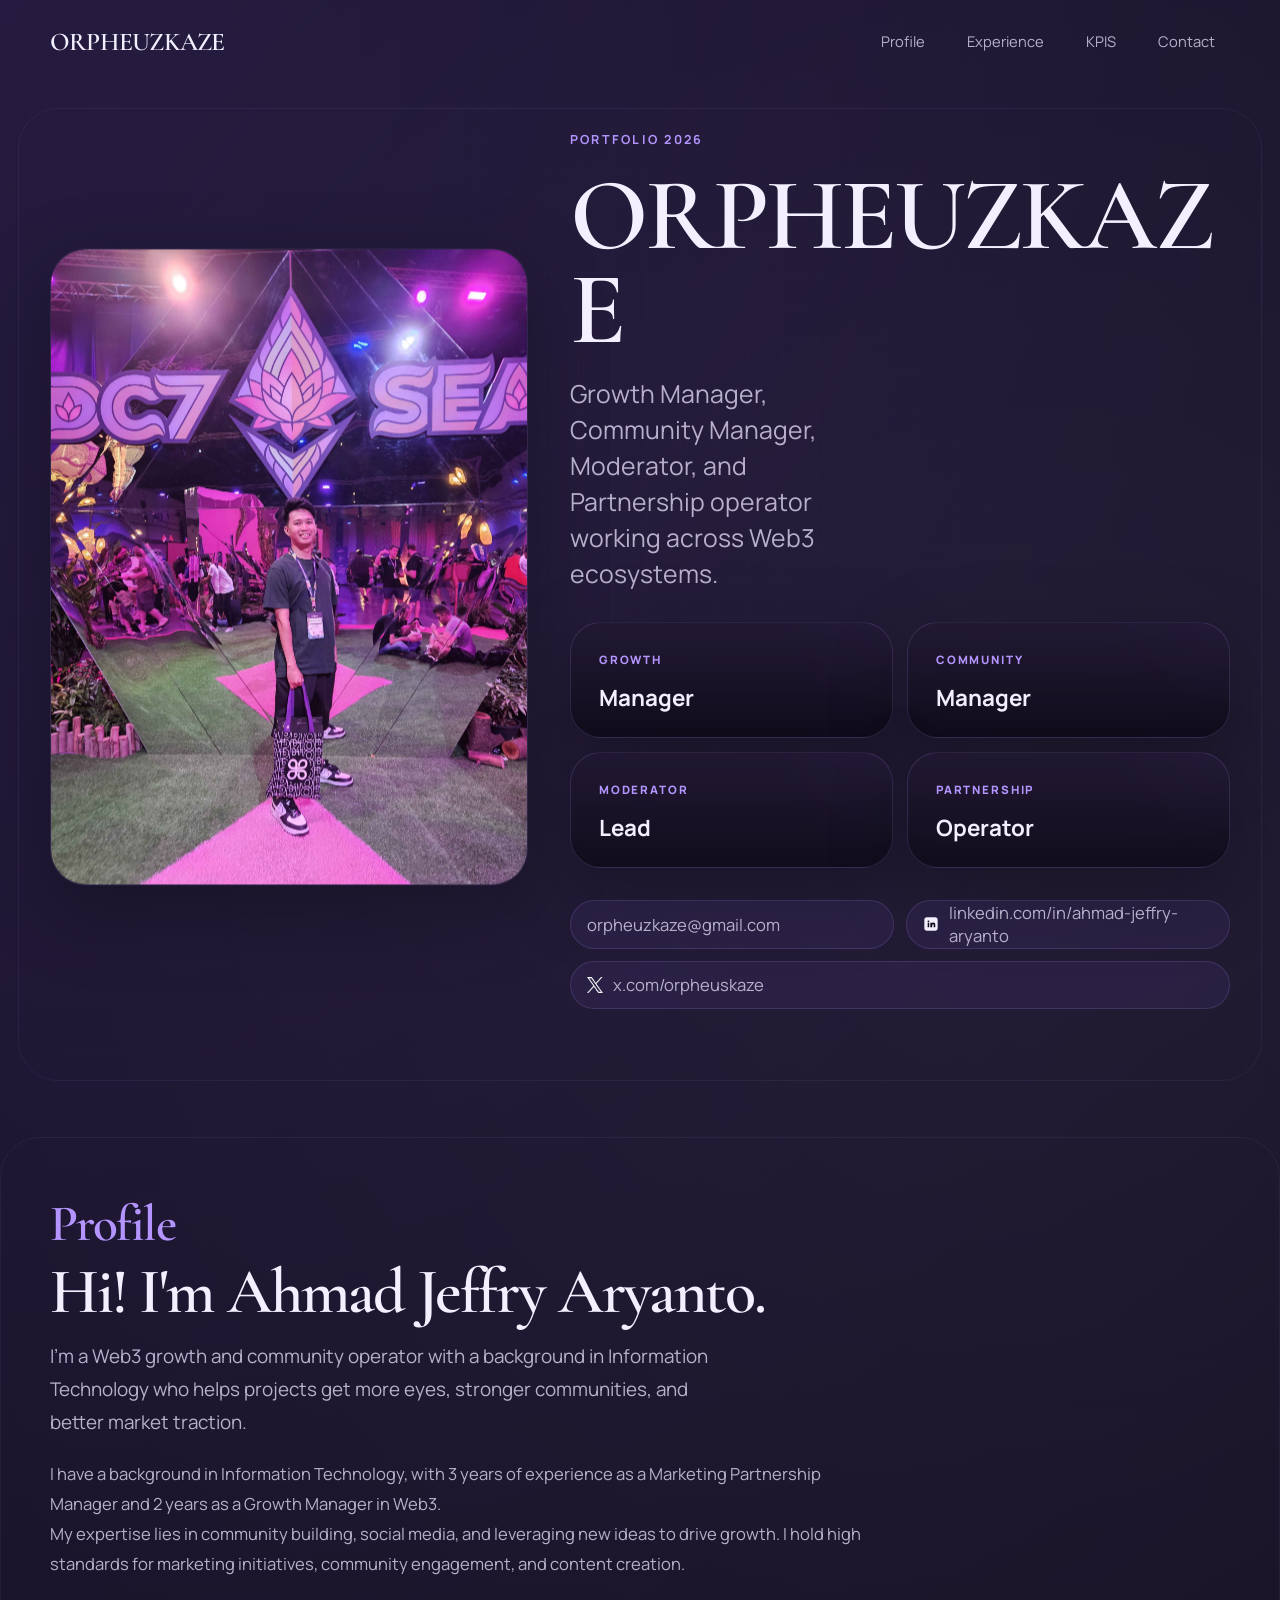
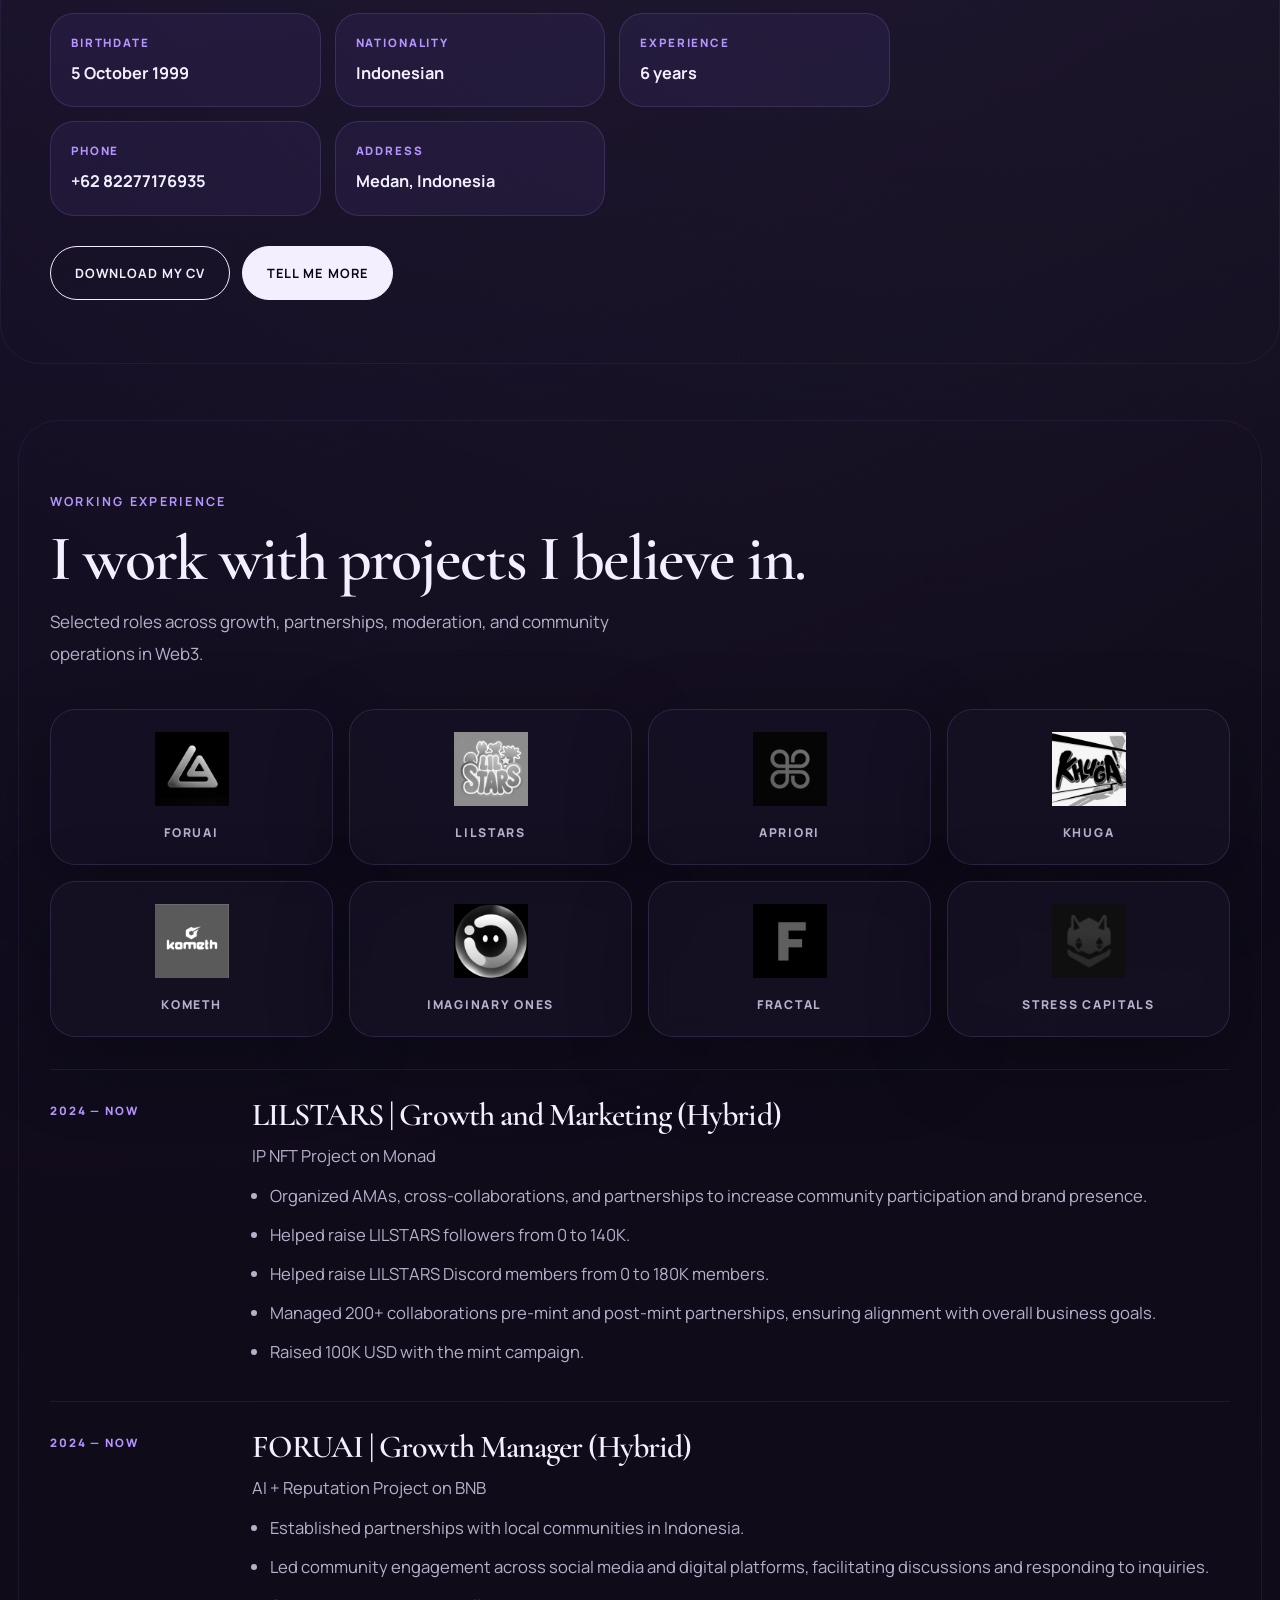
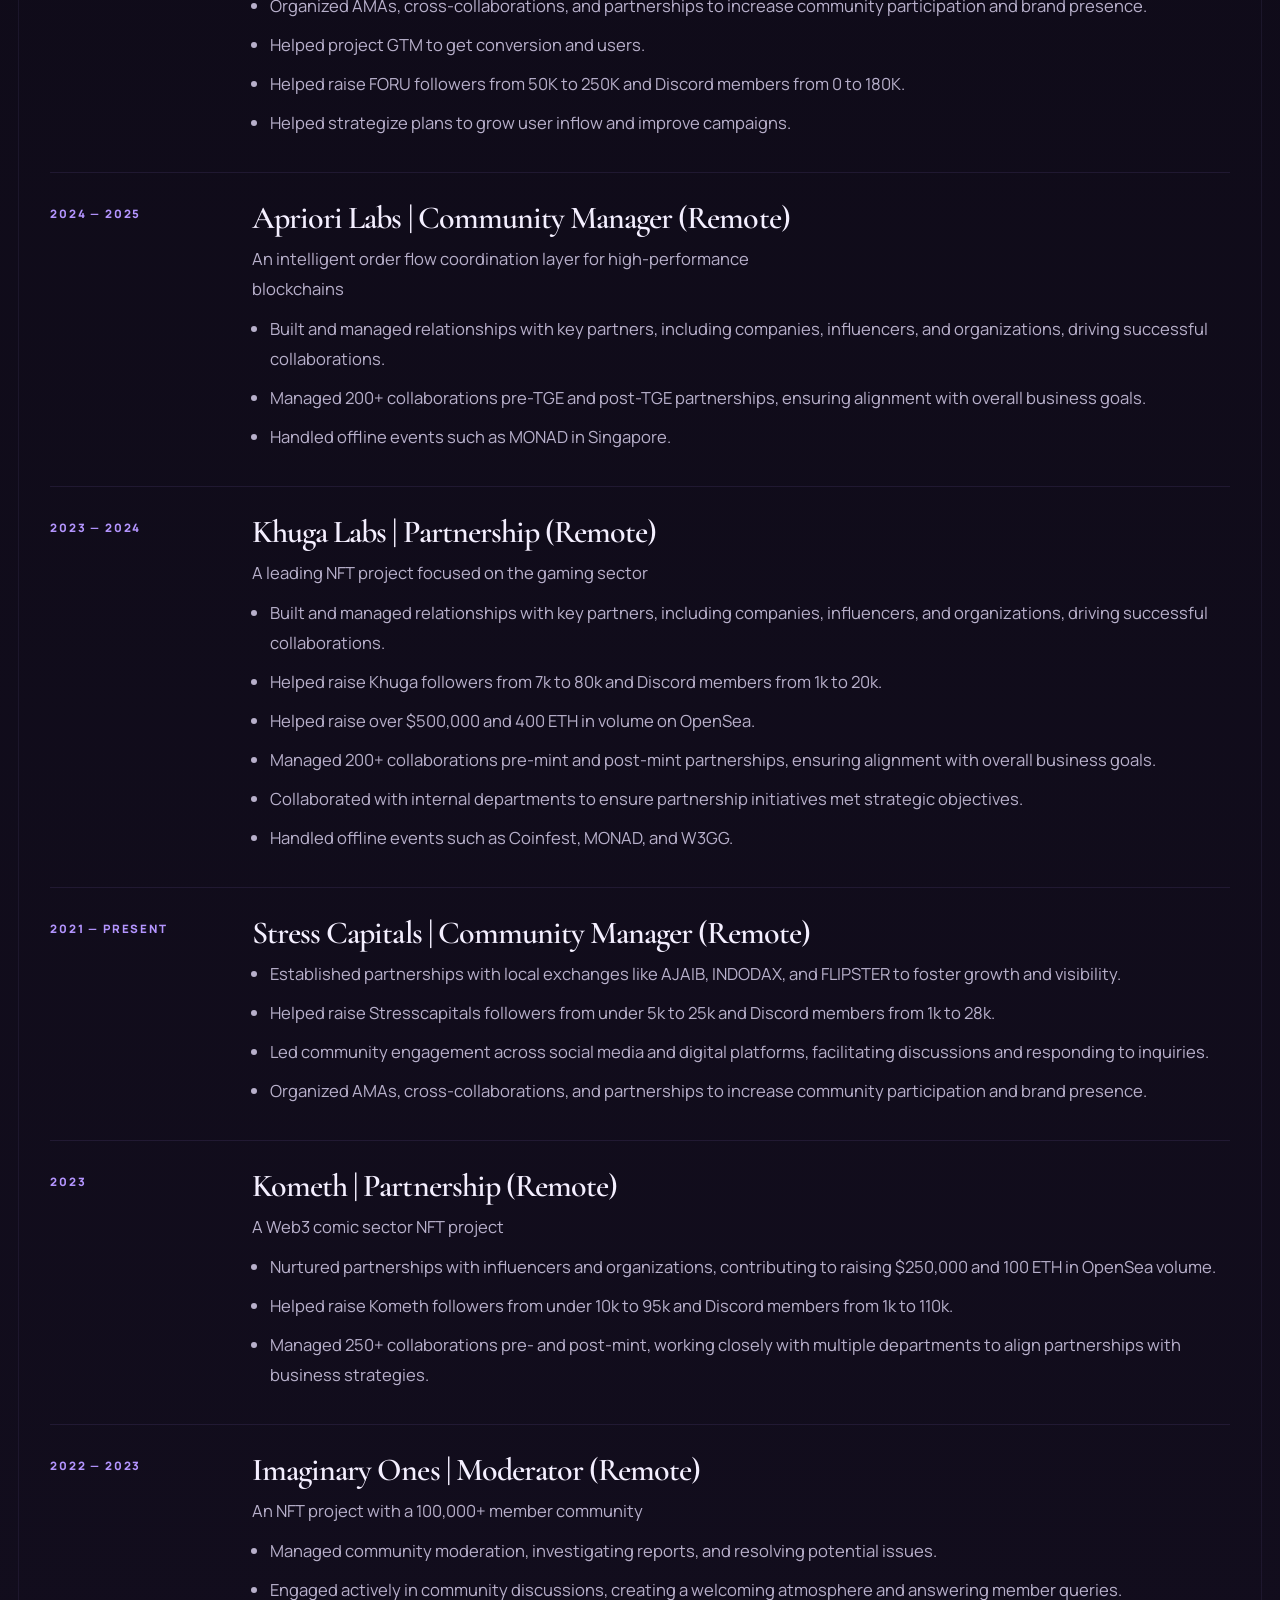
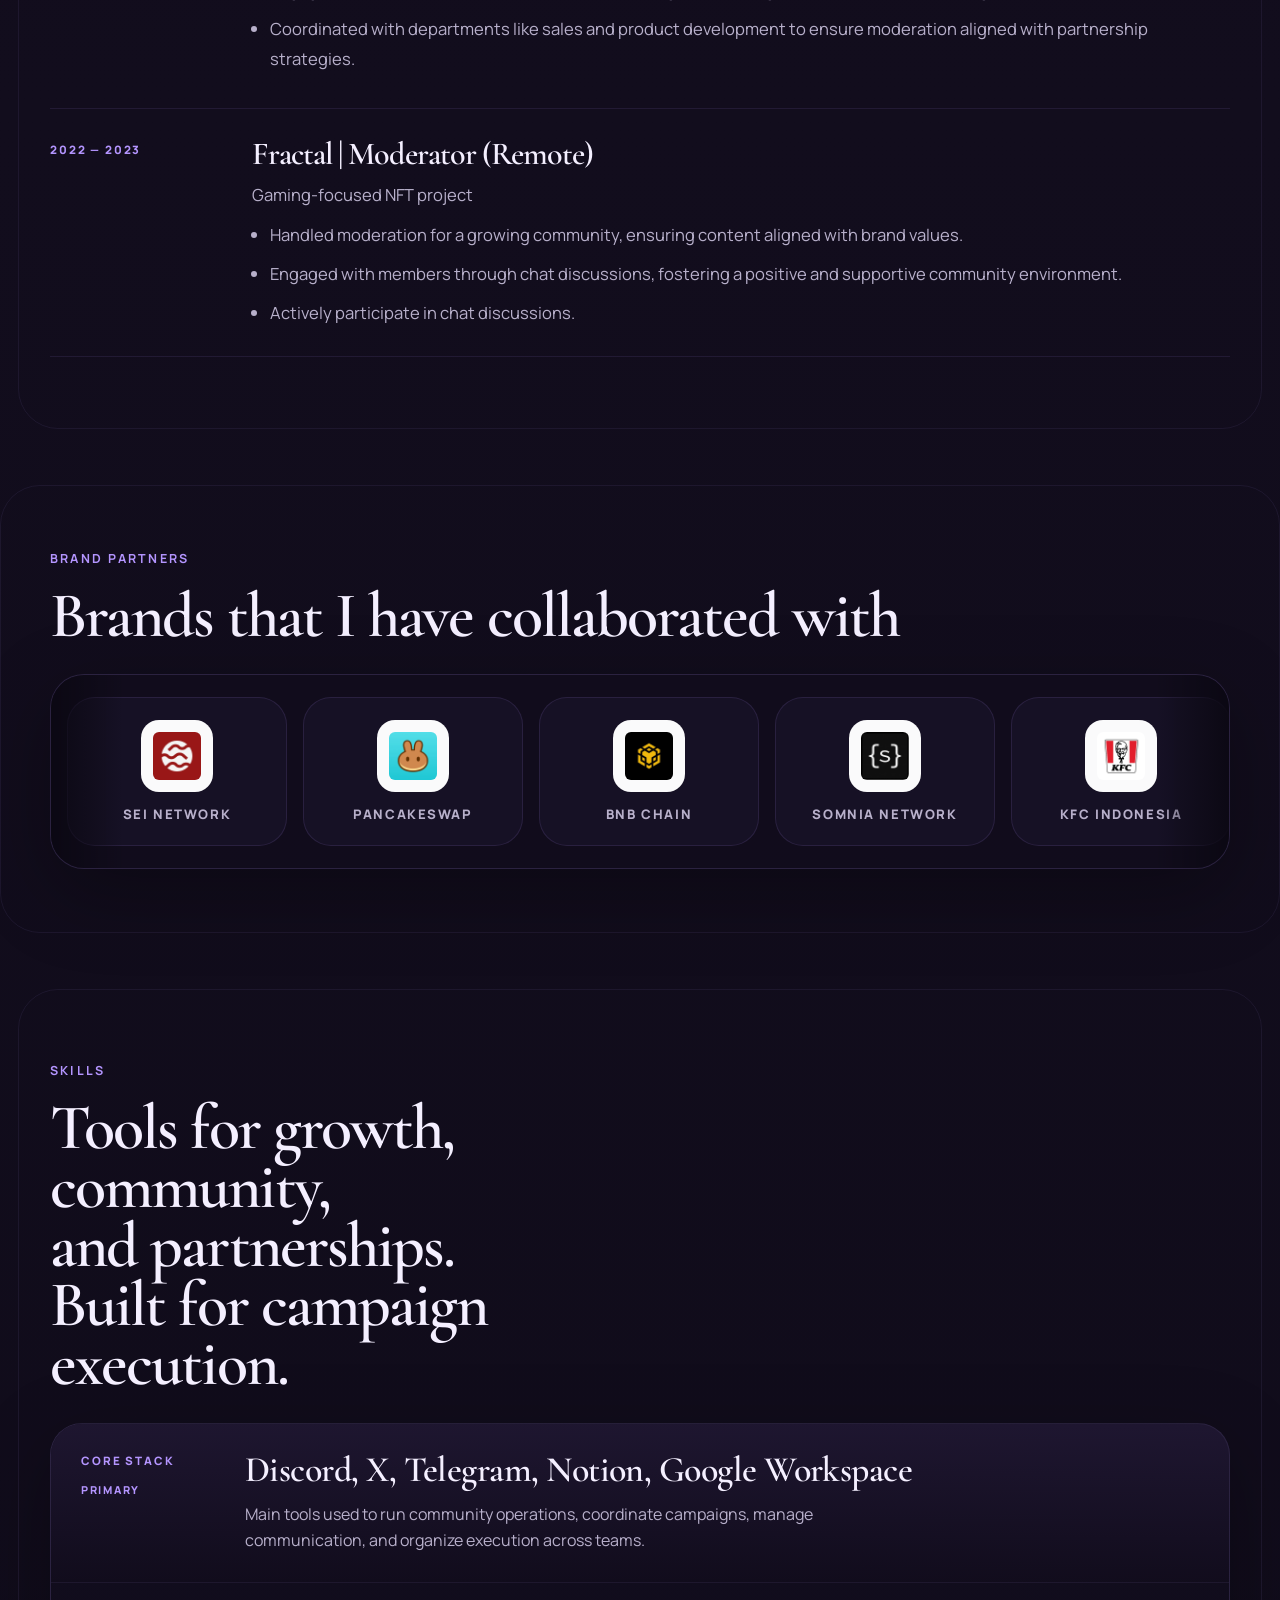
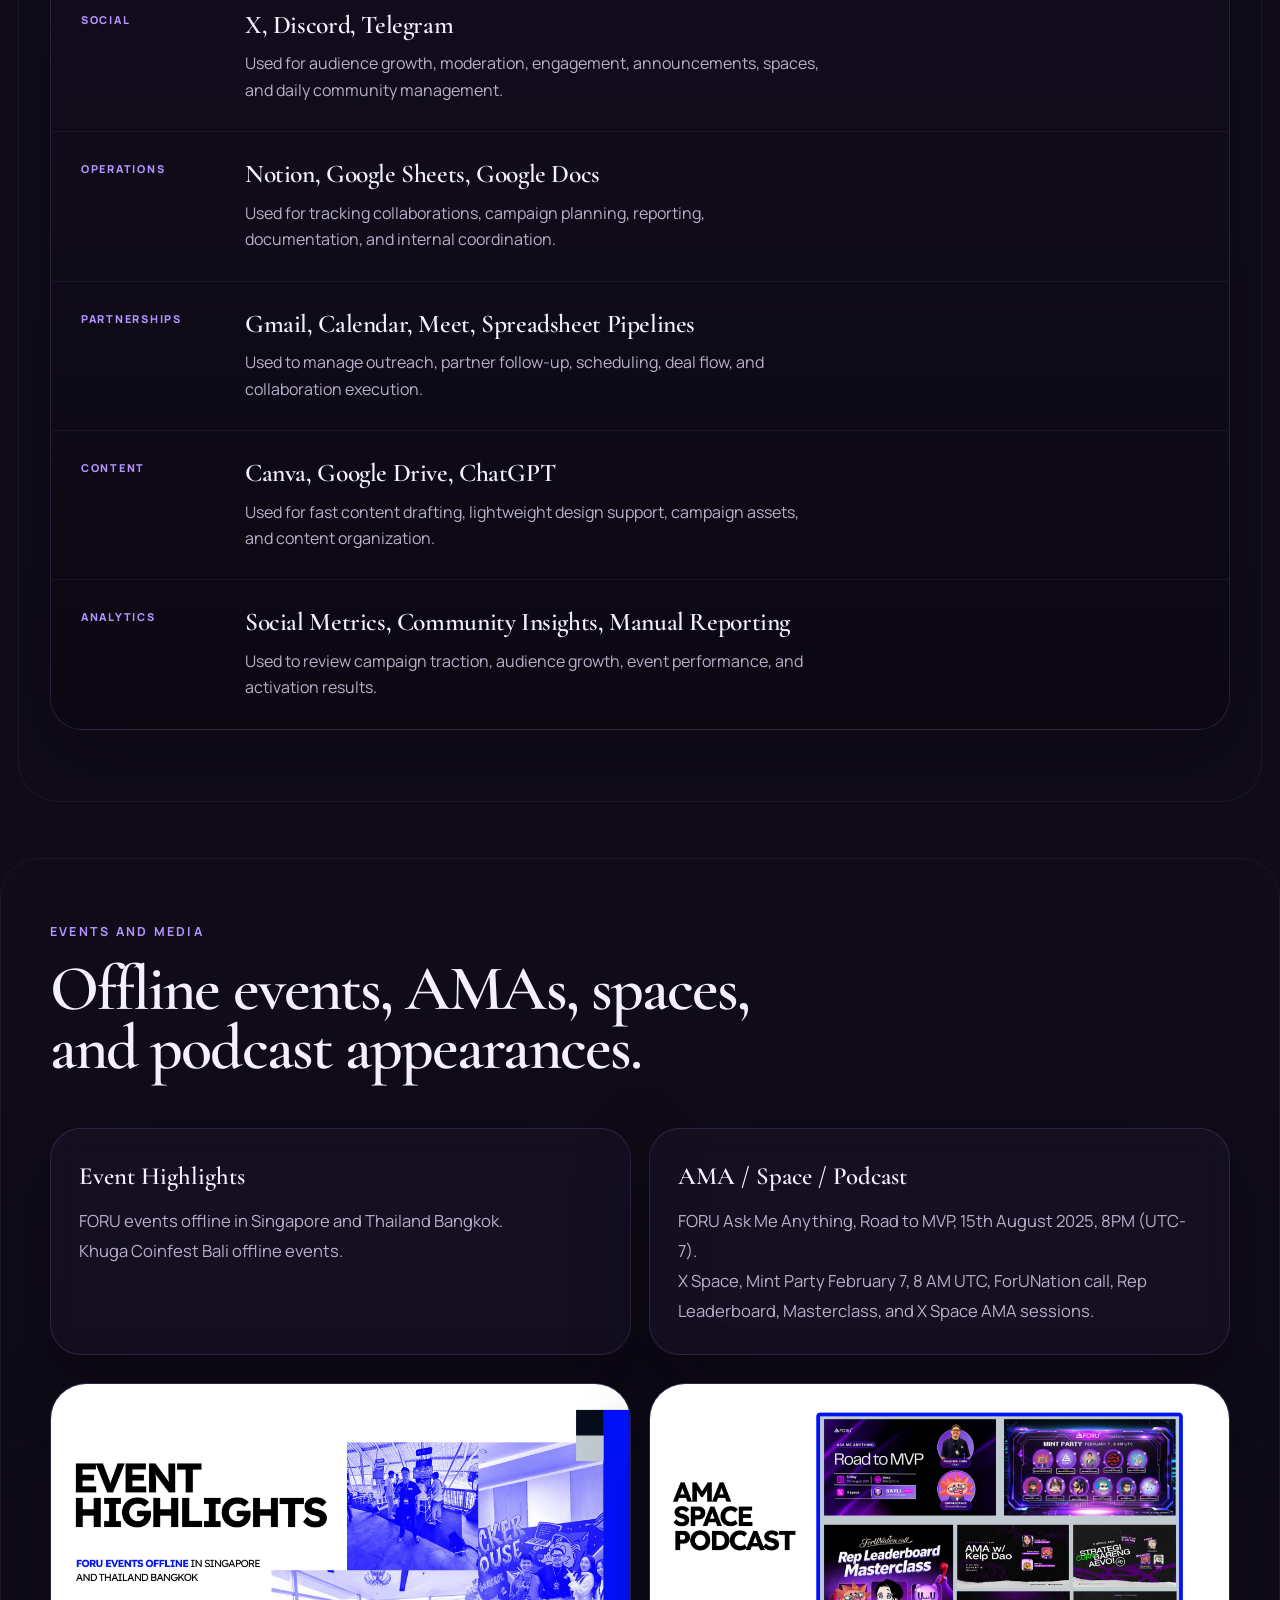
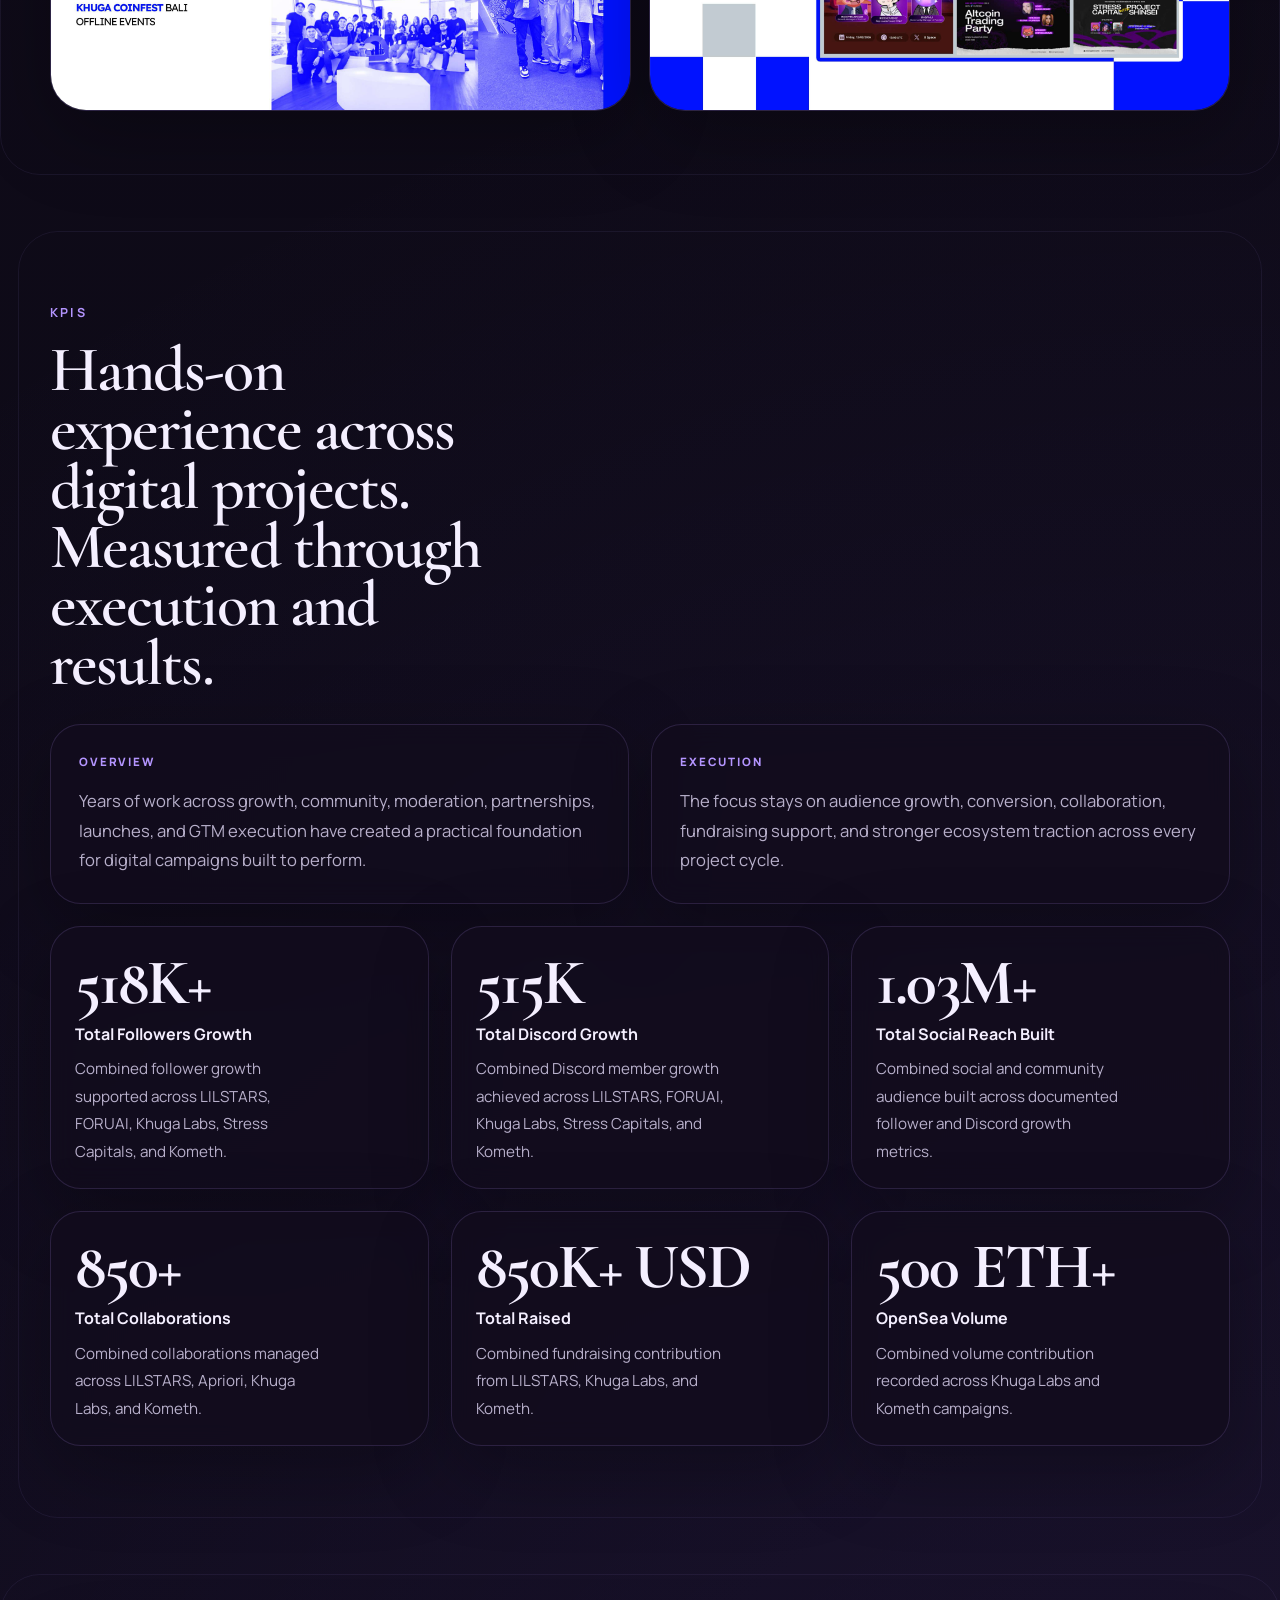
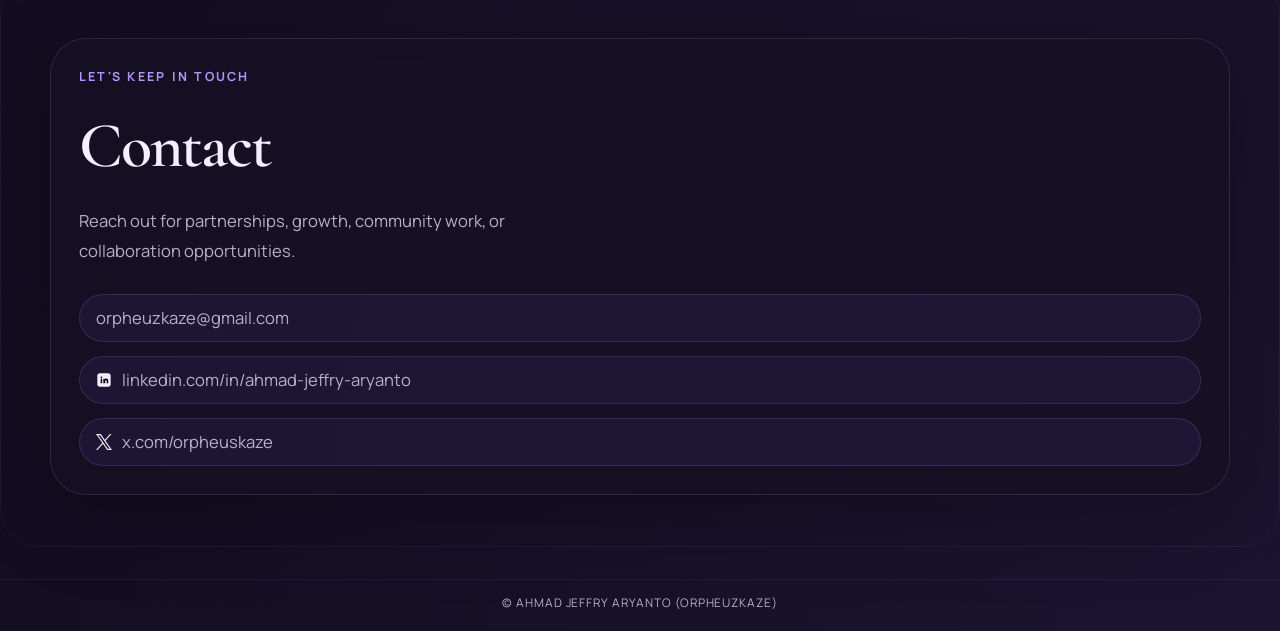
==== commit 053b9cfb: "Remove contact PDF image and rebalance layout" ====
--- a/index.html
+++ b/index.html
@@ -6,8 +6,28 @@
     <title>Orpheuzkaze Portfolio</title>
     <meta
       name="description"
-      content="Full portfolio website based on the Orpheuzkaze PDF portfolio."
+      content="Portfolio of Ahmad Jeffry Aryanto (Orpheuzkaze), a Web3 growth, community, moderation, and partnership operator."
     />
+    <meta name="robots" content="index, follow" />
+    <meta name="author" content="Ahmad Jeffry Aryanto" />
+    <link rel="canonical" href="https://ahmadaryanto.com/" />
+    <meta property="og:type" content="website" />
+    <meta property="og:site_name" content="Orpheuzkaze Portfolio" />
+    <meta property="og:title" content="Orpheuzkaze Portfolio" />
+    <meta
+      property="og:description"
+      content="Portfolio of Ahmad Jeffry Aryanto (Orpheuzkaze), a Web3 growth, community, moderation, and partnership operator."
+    />
+    <meta property="og:url" content="https://ahmadaryanto.com/" />
+    <meta property="og:image" content="https://ahmadaryanto.com/assets/profile-picture.webp" />
+    <meta property="og:image:alt" content="Ahmad Jeffry Aryanto profile picture" />
+    <meta name="twitter:card" content="summary_large_image" />
+    <meta name="twitter:title" content="Orpheuzkaze Portfolio" />
+    <meta
+      name="twitter:description"
+      content="Portfolio of Ahmad Jeffry Aryanto (Orpheuzkaze), a Web3 growth, community, moderation, and partnership operator."
+    />
+    <meta name="twitter:image" content="https://ahmadaryanto.com/assets/profile-picture.webp" />
     <link rel="preconnect" href="https://fonts.googleapis.com" />
     <link rel="preconnect" href="https://fonts.gstatic.com" crossorigin />
     <link
@@ -583,33 +603,30 @@
 
       <section id="contact" class="section contact-section">
         <div class="container contact-box">
-          <div>
+          <div class="contact-box__intro">
             <p class="eyebrow">Let's Keep In Touch</p>
             <h2>Contact</h2>
-          </div>
-            <div class="contact-row">
-              <a href="mailto:orpheuzkaze@gmail.com" class="social-link">
-                <span>orpheuzkaze@gmail.com</span>
-              </a>
-              <a href="https://www.linkedin.com/in/ahmad-jeffry-aryanto-00a70b88/?locale=en" target="_blank" rel="noreferrer" class="social-link">
-                <span class="social-icon social-icon-linkedin" aria-hidden="true">
-                  <svg viewBox="0 0 24 24" aria-hidden="true" focusable="false">
-                    <rect x="2" y="2" width="20" height="20" rx="4" fill="currentColor"></rect>
-                    <path fill="#09070f" d="M7 10h2.3v7H7zm1.15-3.3a1.35 1.35 0 1 1 0 2.7 1.35 1.35 0 0 1 0-2.7zM11 10h2.2v1h.03c.31-.58 1.1-1.2 2.27-1.2 2.43 0 2.88 1.6 2.88 3.7V17h-2.3v-3.1c0-.74-.01-1.69-1.03-1.69-1.04 0-1.2.81-1.2 1.64V17H11z"></path>
-                  </svg>
-                </span>
-                <span>linkedin.com/in/ahmad-jeffry-aryanto</span>
-              </a>
-              <a href="https://x.com/orpheuskaze" target="_blank" rel="noreferrer" class="social-link">
-                <img src="./assets/x-logo-icon.png" alt="" class="social-icon-image" aria-hidden="true" />
-                <span>x.com/orpheuskaze</span>
-              </a>
-            </div>
-          <div class="source-image image-shell">
-            <img
-              src="./assets/pdf-pages/page-10.png"
-              alt="Contact page from the original PDF"
-            />
+            <p class="body-text contact-box__text">
+              Reach out for partnerships, growth, community work, or collaboration opportunities.
+            </p>
+          </div>
+          <div class="contact-row contact-row--stacked">
+            <a href="mailto:orpheuzkaze@gmail.com" class="social-link">
+              <span>orpheuzkaze@gmail.com</span>
+            </a>
+            <a href="https://www.linkedin.com/in/ahmad-jeffry-aryanto-00a70b88/?locale=en" target="_blank" rel="noreferrer" class="social-link">
+              <span class="social-icon social-icon-linkedin" aria-hidden="true">
+                <svg viewBox="0 0 24 24" aria-hidden="true" focusable="false">
+                  <rect x="2" y="2" width="20" height="20" rx="4" fill="currentColor"></rect>
+                  <path fill="#09070f" d="M7 10h2.3v7H7zm1.15-3.3a1.35 1.35 0 1 1 0 2.7 1.35 1.35 0 0 1 0-2.7zM11 10h2.2v1h.03c.31-.58 1.1-1.2 2.27-1.2 2.43 0 2.88 1.6 2.88 3.7V17h-2.3v-3.1c0-.74-.01-1.69-1.03-1.69-1.04 0-1.2.81-1.2 1.64V17H11z"></path>
+                </svg>
+              </span>
+              <span>linkedin.com/in/ahmad-jeffry-aryanto</span>
+            </a>
+            <a href="https://x.com/orpheuskaze" target="_blank" rel="noreferrer" class="social-link">
+              <img src="./assets/x-logo-icon.png" alt="" class="social-icon-image" aria-hidden="true" />
+              <span>x.com/orpheuskaze</span>
+            </a>
           </div>
         </div>
       </section>
--- a/styles.css
+++ b/styles.css
@@ -11,6 +11,14 @@
   --border-strong: rgba(180, 149, 255, 0.32);
   --shadow: 0 24px 80px rgba(0, 0, 0, 0.28);
   --max-width: 1180px;
+  --container-gutter: clamp(18px, 3.2vw, 40px);
+  --section-space: clamp(60px, 9vw, 96px);
+  --panel-radius: clamp(20px, 2.4vw, 32px);
+  --panel-padding: clamp(18px, 2.4vw, 28px);
+  --touch-target: 48px;
+  --body-size: clamp(0.97rem, 0.3vw + 0.92rem, 1.04rem);
+  --lead-size: clamp(1.04rem, 0.7vw + 0.94rem, 1.18rem);
+  --small-size: clamp(0.78rem, 0.25vw + 0.74rem, 0.92rem);
 }
 
 * {
@@ -23,6 +31,8 @@
 }
 
 html {
+  font-size: 16px;
+  -webkit-text-size-adjust: 100%;
   scroll-behavior: smooth;
 }
 
@@ -32,6 +42,7 @@
   font-family: "Manrope", sans-serif;
   line-height: 1.6;
   color: var(--text);
+  font-size: var(--body-size);
   background:
     radial-gradient(circle at top left, rgba(141, 99, 255, 0.18), transparent 28%),
     radial-gradient(circle at 82% 8%, rgba(255, 255, 255, 0.05), transparent 18%),
@@ -65,7 +76,7 @@
 }
 
 .container {
-  width: min(calc(100% - 40px), var(--max-width));
+  width: min(calc(100% - (var(--container-gutter) * 2)), var(--max-width));
   margin: 0 auto;
 }
 
@@ -114,13 +125,17 @@
   justify-content: flex-end;
   gap: 12px;
   color: var(--muted);
-  font-size: 0.92rem;
+  font-size: var(--small-size);
 }
 
 .site-nav a {
+  min-height: var(--touch-target);
   padding: 9px 14px;
   border: 1px solid transparent;
   border-radius: 999px;
+  display: inline-flex;
+  align-items: center;
+  justify-content: center;
   transition: background-color 160ms ease, border-color 160ms ease, color 160ms ease, transform 160ms ease;
 }
 
@@ -140,7 +155,7 @@
 
 .section {
   position: relative;
-  padding: 96px 0;
+  padding: var(--section-space) 0;
 }
 
 .section[id] {
@@ -185,6 +200,11 @@
 .contact-box > div:first-child {
   position: relative;
   z-index: 1;
+}
+
+.hero-copy,
+.profile-copy {
+  max-width: 100%;
 }
 
 .hero-copy,
@@ -215,6 +235,7 @@
   justify-content: center;
   overflow: hidden;
   border-radius: 36px;
+  width: 100%;
   transform: translateY(calc(var(--parallax-shift, 0) * 1px));
   transition: transform 220ms ease, box-shadow 220ms ease;
 }
@@ -305,9 +326,19 @@
   margin-top: 0;
 }
 
+.hero-copy h1 {
+  font-size: clamp(4.2rem, 8vw, 7.6rem);
+  line-height: 0.92;
+  overflow-wrap: anywhere;
+}
+
 p,
 li {
   overflow-wrap: break-word;
+}
+
+p {
+  margin-bottom: 0;
 }
 
 .eyebrow {
@@ -315,7 +346,7 @@
   color: var(--accent-strong);
   text-transform: uppercase;
   letter-spacing: 0.18em;
-  font-size: 0.74rem;
+  font-size: clamp(0.68rem, 0.2vw + 0.66rem, 0.78rem);
   font-weight: 700;
 }
 
@@ -360,7 +391,7 @@
 .hero-text {
   max-width: 18ch;
   margin-bottom: 0;
-  font-size: clamp(1.3rem, 2vw, 1.6rem);
+  font-size: clamp(1.12rem, 1vw + 0.96rem, 1.55rem);
   line-height: 1.45;
 }
 
@@ -370,14 +401,14 @@
 .highlight-card li,
 .mini-panel p {
   line-height: 1.8;
-  font-size: 1rem;
+  font-size: var(--body-size);
 }
 
 .profile-lead {
   margin-bottom: 20px;
   max-width: 56ch;
-  font-size: 1.15rem;
-  line-height: 1.8;
+  font-size: var(--lead-size);
+  line-height: 1.75;
 }
 
 .profile-copy {
@@ -400,7 +431,7 @@
 }
 
 .profile-detail {
-  padding: 18px 20px;
+  padding: clamp(16px, 1.8vw, 20px);
   border: 1px solid var(--border);
   border-radius: 24px;
   background: rgba(141, 99, 255, 0.08);
@@ -428,7 +459,7 @@
 .profile-detail strong {
   display: block;
   color: var(--text);
-  font-size: 1rem;
+  font-size: clamp(0.96rem, 0.3vw + 0.92rem, 1.02rem);
   font-weight: 700;
 }
 
@@ -443,9 +474,9 @@
   display: inline-flex;
   align-items: center;
   justify-content: center;
-  min-height: 54px;
+  min-height: clamp(48px, 5vw, 54px);
   margin-top: 8px;
-  padding: 0 24px;
+  padding: 0 clamp(18px, 2.8vw, 24px);
   border: 1px solid var(--text);
   border-radius: 999px;
   background: var(--text);
@@ -453,7 +484,7 @@
   font-weight: 700;
   text-transform: uppercase;
   letter-spacing: 0.08em;
-  font-size: 0.77rem;
+  font-size: clamp(0.72rem, 0.18vw + 0.7rem, 0.8rem);
   line-height: 1.25;
   text-align: center;
   cursor: pointer;
@@ -487,8 +518,8 @@
 .role-card,
 .highlight-card,
 .mini-panel {
-  padding: 22px;
-  border-radius: 28px;
+  padding: var(--panel-padding);
+  border-radius: var(--panel-radius);
 }
 
 .role-card {
@@ -514,7 +545,8 @@
 }
 
 .contact-row a {
-  min-height: 48px;
+  min-height: var(--touch-target);
+  flex: 1 1 220px;
   min-width: 0;
   display: inline-flex;
   align-items: center;
@@ -587,8 +619,8 @@
   align-items: center;
   gap: 12px;
   min-height: 156px;
-  padding: 18px;
-  border-radius: 30px;
+  padding: clamp(16px, 1.8vw, 18px);
+  border-radius: clamp(22px, 2vw, 30px);
   transition: transform 180ms ease, border-color 180ms ease, background-color 180ms ease;
 }
 
@@ -635,6 +667,7 @@
   margin: 0;
   max-width: 60ch;
   line-height: 1.85;
+  font-size: clamp(0.98rem, 0.3vw + 0.94rem, 1.06rem);
 }
 
 .experience-timeline {
@@ -666,9 +699,9 @@
 .experience-title {
   display: inline-flex;
   width: fit-content;
-  font-size: 2rem;
+  font-size: clamp(1.55rem, 1vw + 1.2rem, 2rem);
   font-weight: 600;
-  line-height: 1;
+  line-height: 1.04;
   transition: color 160ms ease;
 }
 
@@ -774,7 +807,7 @@
 }
 
 .marquee-logo-card {
-  flex: 0 0 220px;
+  flex: 0 0 clamp(188px, 18vw, 220px);
   display: flex;
   align-items: center;
   justify-content: center;
@@ -807,7 +840,7 @@
 
 .marquee-logo-card__sub {
   color: var(--muted);
-  font-size: 0.82rem;
+  font-size: clamp(0.74rem, 0.2vw + 0.72rem, 0.82rem);
   font-weight: 800;
   letter-spacing: 0.12em;
   text-transform: uppercase;
@@ -832,14 +865,14 @@
 
 .kpi-card {
   border: 1px solid var(--border);
-  border-radius: 32px;
+  border-radius: clamp(22px, 2.4vw, 32px);
   background: rgba(18, 13, 29, 0.84);
   box-shadow: var(--shadow);
   backdrop-filter: blur(12px);
 }
 
 .kpi-card-text {
-  padding: 28px;
+  padding: clamp(20px, 2.4vw, 28px);
   display: grid;
   align-content: start;
   gap: 14px;
@@ -879,7 +912,7 @@
 
 .kpi-stat-card {
   min-width: 0;
-  padding: 26px 24px 24px;
+  padding: clamp(20px, 2vw, 26px) clamp(18px, 2vw, 24px) clamp(18px, 1.8vw, 24px);
   display: grid;
   gap: 10px;
 }
@@ -890,7 +923,7 @@
 
 .kpi-stat-label {
   color: var(--text);
-  font-size: 1rem;
+  font-size: clamp(0.94rem, 0.35vw + 0.9rem, 1rem);
   font-weight: 700;
   line-height: 1.35;
 }
@@ -973,7 +1006,7 @@
   margin: 0;
   color: var(--muted);
   max-width: 58ch;
-  font-size: 0.98rem;
+  font-size: clamp(0.95rem, 0.2vw + 0.92rem, 1rem);
   line-height: 1.65;
 }
 
@@ -1012,15 +1045,33 @@
 
 .contact-box {
   display: grid;
-  grid-template-columns: minmax(0, 0.88fr) minmax(0, 1.12fr);
-  gap: 26px;
-  padding: 28px;
-  border-radius: 36px;
+  grid-template-columns: minmax(0, 1fr);
+  gap: 22px;
+  padding: clamp(20px, 2.8vw, 28px);
+  border-radius: clamp(24px, 3vw, 36px);
   align-items: start;
+}
+
+.contact-box__intro {
+  display: grid;
+  gap: 12px;
+  max-width: 48rem;
+}
+
+.contact-box__text {
+  max-width: 46ch;
 }
 
 .contact-box .contact-row {
   margin-top: 6px;
+}
+
+.contact-row--stacked {
+  gap: 14px;
+}
+
+.contact-row--stacked a {
+  flex: 1 1 100%;
 }
 
 .beyond-grid {
@@ -1035,7 +1086,7 @@
   align-content: start;
   min-height: 100%;
   border: 1px solid var(--border);
-  border-radius: 30px;
+  border-radius: clamp(22px, 2.2vw, 30px);
   background: var(--panel);
   box-shadow: var(--shadow);
   backdrop-filter: blur(12px);
@@ -1109,8 +1160,37 @@
   margin: 0;
   padding: 0 18px 18px;
   color: var(--muted);
-  font-size: 0.92rem;
+  font-size: clamp(0.88rem, 0.2vw + 0.86rem, 0.94rem);
   line-height: 1.7;
+}
+
+button,
+input,
+textarea,
+select {
+  font: inherit;
+}
+
+input,
+textarea,
+select {
+  width: 100%;
+  min-height: var(--touch-target);
+  padding: 12px 14px;
+  border: 1px solid var(--border);
+  border-radius: 16px;
+  background: rgba(20, 15, 31, 0.92);
+  color: var(--text);
+}
+
+textarea {
+  min-height: 140px;
+  resize: vertical;
+}
+
+input::placeholder,
+textarea::placeholder {
+  color: rgba(184, 176, 203, 0.78);
 }
 
 .beyond-card:not([open]) .beyond-card__detail {
@@ -1273,6 +1353,7 @@
 @media (min-width: 1400px) {
   :root {
     --max-width: 1280px;
+    --container-gutter: 40px;
   }
 
   .hero-grid,
@@ -1294,9 +1375,26 @@
   }
 }
 
+@media (max-width: 1200px) {
+  .experience-logos {
+    grid-template-columns: repeat(3, minmax(0, 1fr));
+  }
+
+  .beyond-grid {
+    grid-template-columns: repeat(3, minmax(0, 1fr));
+  }
+
+  .profile-details {
+    grid-template-columns: repeat(2, minmax(0, 1fr));
+  }
+}
+
 @media (max-width: 1100px) {
-  .experience-logos,
-  .contact-box {
+  :root {
+    --section-space: clamp(56px, 8vw, 82px);
+  }
+
+  .experience-logos {
     grid-template-columns: repeat(2, minmax(0, 1fr));
   }
 
@@ -1305,6 +1403,10 @@
     gap: 30px;
   }
 
+  .hero-copy h1 {
+    font-size: clamp(3.9rem, 8vw, 6.4rem);
+  }
+
   .highlight-card {
     grid-template-columns: 1fr;
   }
@@ -1324,7 +1426,6 @@
   .award-row {
     grid-template-columns: minmax(96px, 120px) minmax(0, 1fr);
   }
-
 }
 
 @media (max-width: 900px) {
@@ -1334,8 +1435,7 @@
   .profile-page-grid,
   .image-grid,
   .event-grid,
-  .image-grid-two,
-  .contact-box {
+  .image-grid-two {
     grid-template-columns: 1fr;
   }
 
@@ -1382,11 +1482,49 @@
   }
 }
 
+@media (max-width: 768px) {
+  :root {
+    --section-space: clamp(52px, 10vw, 72px);
+    --container-gutter: clamp(16px, 4vw, 24px);
+  }
+
+  .hero-grid,
+  .profile-page-grid,
+  .experience-section {
+    gap: 24px;
+  }
+
+  .experience-logos,
+  .profile-details {
+    grid-template-columns: repeat(2, minmax(0, 1fr));
+  }
+
+  .role-card strong {
+    font-size: 1.28rem;
+  }
+
+  .experience-logo-card {
+    min-height: 140px;
+  }
+
+  .experience-logo-card img {
+    max-width: 136px;
+    max-height: 64px;
+  }
+
+  .marquee-logo-card {
+    min-height: 108px;
+  }
+
+  .kpi-card-text p,
+  .kpi-stat-card p,
+  .award-row__content p,
+  .beyond-card__detail {
+    line-height: 1.7;
+  }
+}
+
 @media (max-width: 640px) {
-  .container {
-    width: min(calc(100% - 22px), var(--max-width));
-  }
-
   .header-inner {
     align-items: flex-start;
     flex-direction: column;
@@ -1400,14 +1538,10 @@
   }
 
   .site-nav a {
-    min-height: 44px;
+    min-height: var(--touch-target);
     justify-content: center;
     text-align: center;
     padding: 8px 12px;
-  }
-
-  .section {
-    padding: 72px 0;
   }
 
   .section::before {
@@ -1427,7 +1561,38 @@
     padding: 16px;
   }
 
-  h1 {
+  .beyond-card {
+    border-radius: 24px;
+  }
+
+  .beyond-card__summary {
+    gap: 10px;
+    padding: 16px;
+  }
+
+  .beyond-card__image-wrap {
+    min-height: 132px;
+    border-radius: 18px;
+  }
+
+  .beyond-card__title {
+    font-size: 1.2rem;
+  }
+
+  .beyond-card__short,
+  .beyond-card__toggle {
+    font-size: 0.68rem;
+    letter-spacing: 0.1em;
+  }
+
+  .beyond-card__detail {
+    padding: 0 16px 16px;
+    font-size: 0.88rem;
+    line-height: 1.65;
+  }
+
+  h1,
+  .hero-copy h1 {
     font-size: clamp(3.2rem, 17vw, 4.8rem);
     line-height: 0.9;
   }
@@ -1450,7 +1615,12 @@
   .experience-body li,
   .highlight-card li,
   .mini-panel p {
-    font-size: 0.98rem;
+    font-size: clamp(0.96rem, 0.5vw + 0.88rem, 1rem);
+  }
+
+  .experience-summary {
+    font-size: 0.96rem;
+    line-height: 1.75;
   }
 
   .contact-row {
@@ -1466,6 +1636,10 @@
     width: 100%;
     justify-content: center;
     padding: 12px 16px;
+  }
+
+  .social-link {
+    gap: 8px;
   }
 
   .role-card,
@@ -1548,7 +1722,33 @@
   }
 }
 
+@media (max-width: 520px) {
+  .profile-details,
+  .experience-logos,
+  .beyond-grid,
+  .role-grid {
+    grid-template-columns: 1fr;
+  }
+
+  .contact-row a {
+    flex-basis: 100%;
+  }
+
+  .experience-logo-card,
+  .profile-detail {
+    min-height: 0;
+  }
+
+  .kpi-stat-card strong {
+    font-size: clamp(2.5rem, 12vw, 3.4rem);
+  }
+}
+
 @media (max-width: 460px) {
+  :root {
+    --touch-target: 46px;
+  }
+
   .hero {
     padding-top: 26px;
   }
@@ -1557,6 +1757,18 @@
     gap: 24px;
   }
 
+  .site-nav {
+    grid-template-columns: 1fr;
+  }
+
+  .profile-lead,
+  .body-text,
+  .experience-summary,
+  .hero-text {
+    font-size: 0.94rem;
+    line-height: 1.7;
+  }
+
   .contact-row {
     margin-top: 24px;
   }
@@ -1567,6 +1779,10 @@
 
   .profile-detail {
     padding: 16px 18px;
+  }
+
+  .button-link {
+    letter-spacing: 0.06em;
   }
 
   .experience-entry {
@@ -1578,23 +1794,36 @@
     line-height: 1.05;
   }
 
+  .beyond-card {
+    border-radius: 20px;
+  }
+
+  .beyond-card__summary {
+    padding: 14px;
+  }
+
+  .beyond-card__image-wrap {
+    min-height: 120px;
+    border-radius: 16px;
+  }
+
   .marquee-logo-card {
     flex-basis: 156px;
     min-height: 98px;
   }
+
+  .beyond-card__detail {
+    padding: 0 14px 14px;
+  }
 }
 
 @media (max-width: 420px) {
-  .container {
-    width: min(calc(100% - 18px), var(--max-width));
-  }
-
   .header-inner {
     gap: 14px;
   }
 
-  .section {
-    padding: 60px 0;
+  .brand {
+    font-size: 1.3rem;
   }
 
   .role-card,
@@ -1617,10 +1846,6 @@
     font-size: 0.68rem;
   }
 
-  .brand {
-    font-size: 1.35rem;
-  }
-
   .marquee-logo-card img {
     width: 62px;
     height: 62px;
